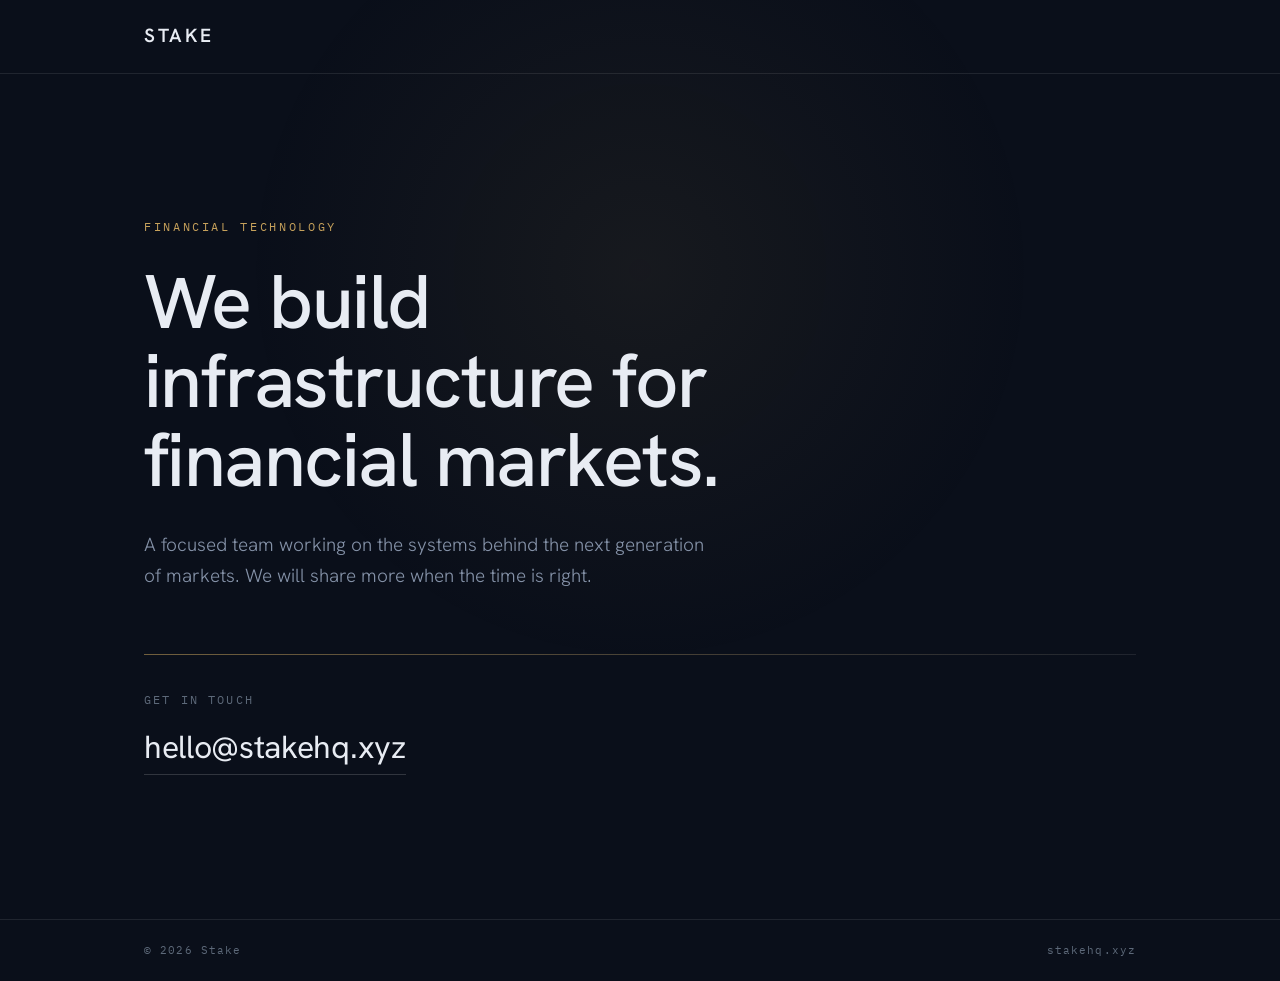
==== index.html @ 3ffd99a2 "Remove onchain and in development" ====
<!DOCTYPE html>
<html lang="en">
<head>
<meta charset="UTF-8" />
<meta name="viewport" content="width=device-width, initial-scale=1.0" />
<title>Stake</title>
<meta name="description" content="Stake is a financial technology company." />
<link rel="preconnect" href="https://fonts.googleapis.com" />
<link rel="preconnect" href="https://fonts.gstatic.com" crossorigin />
<link href="https://fonts.googleapis.com/css2?family=Hanken+Grotesk:wght@300;400;500;600&family=IBM+Plex+Mono:wght@400;500&display=swap" rel="stylesheet" />
<style>
  :root {
    --ink: #0A0F1A;
    --ink-2: #0E1524;
    --line: rgba(255, 255, 255, 0.09);
    --line-strong: rgba(255, 255, 255, 0.16);
    --text: #E8ECF3;
    --muted: #8592A8;
    --muted-dim: #5D6979;
    --brass: #C6A15B;
    --brass-soft: rgba(198, 161, 91, 0.55);

    --sans: "Hanken Grotesk", system-ui, -apple-system, sans-serif;
    --mono: "IBM Plex Mono", ui-monospace, monospace;

    --maxw: 1120px;
    --pad: clamp(24px, 5vw, 72px);
  }

  * { box-sizing: border-box; margin: 0; padding: 0; }

  html { -webkit-font-smoothing: antialiased; text-rendering: optimizeLegibility; }

  body {
    background: var(--ink);
    color: var(--text);
    font-family: var(--sans);
    font-weight: 400;
    line-height: 1.5;
    min-height: 100vh;
    min-height: 100dvh;
    display: flex;
    flex-direction: column;
    position: relative;
    overflow-x: hidden;
  }

  /* Ambient depth: a single soft glow, low opacity */
  body::before {
    content: "";
    position: fixed;
    top: -20%;
    left: 50%;
    width: 90vw;
    max-width: 900px;
    aspect-ratio: 1 / 1;
    transform: translateX(-50%);
    background: radial-gradient(circle at center, rgba(198, 161, 91, 0.07), transparent 62%);
    pointer-events: none;
    z-index: 0;
  }

  .wrap {
    width: 100%;
    max-width: var(--maxw);
    margin-inline: auto;
    padding-inline: var(--pad);
    position: relative;
    z-index: 1;
  }

  /* ---------- Header ---------- */
  header {
    border-bottom: 1px solid var(--line);
    padding-block: 22px;
  }

  .header-row {
    display: flex;
    align-items: center;
    justify-content: space-between;
    gap: 16px;
  }

  .brand {
    font-size: 19px;
    font-weight: 600;
    letter-spacing: 0.14em;
    text-transform: uppercase;
    color: var(--text);
  }

  .status {
    font-family: var(--mono);
    font-size: 11px;
    letter-spacing: 0.16em;
    text-transform: uppercase;
    color: var(--muted);
    display: inline-flex;
    align-items: center;
    gap: 9px;
  }

  .status .dot {
    width: 6px;
    height: 6px;
    border-radius: 50%;
    background: var(--brass);
    box-shadow: 0 0 0 0 var(--brass-soft);
    animation: pulse 3.4s ease-in-out infinite;
  }

  @keyframes pulse {
    0%, 100% { box-shadow: 0 0 0 0 rgba(198, 161, 91, 0.45); }
    50% { box-shadow: 0 0 0 5px rgba(198, 161, 91, 0); }
  }

  /* ---------- Main ---------- */
  main {
    flex: 1 0 auto;
    display: flex;
    align-items: center;
    padding-block: clamp(72px, 16vh, 180px);
  }

  .eyebrow {
    font-family: var(--mono);
    font-size: 12px;
    letter-spacing: 0.22em;
    text-transform: uppercase;
    color: var(--brass);
    margin-bottom: 26px;
  }

  h1 {
    font-size: clamp(38px, 6.4vw, 76px);
    font-weight: 500;
    line-height: 1.04;
    letter-spacing: -0.02em;
    max-width: 15ch;
    color: var(--text);
  }

  .lede {
    margin-top: 30px;
    font-size: clamp(16px, 1.7vw, 19px);
    font-weight: 300;
    color: var(--muted);
    max-width: 52ch;
    line-height: 1.65;
  }

  /* Signature: a hairline that draws in on load */
  .rule {
    height: 1px;
    background: linear-gradient(to right, var(--brass-soft), var(--line));
    margin-block: clamp(44px, 7vh, 72px) clamp(28px, 4vh, 44px);
    transform-origin: left center;
    transform: scaleX(0);
    animation: draw 1.1s cubic-bezier(0.22, 1, 0.36, 1) 0.35s forwards;
  }

  @keyframes draw { to { transform: scaleX(1); } }

  .contact-label {
    font-family: var(--mono);
    font-size: 12px;
    letter-spacing: 0.18em;
    text-transform: uppercase;
    color: var(--muted-dim);
    margin-bottom: 14px;
  }

  .contact-link {
    display: inline-block;
    font-size: clamp(22px, 3.2vw, 32px);
    font-weight: 400;
    letter-spacing: -0.01em;
    color: var(--text);
    text-decoration: none;
    position: relative;
    padding-bottom: 4px;
  }

  .contact-link::after {
    content: "";
    position: absolute;
    left: 0;
    bottom: 0;
    width: 100%;
    height: 1px;
    background: var(--line-strong);
    transform: scaleX(1);
    transform-origin: right center;
    transition: transform 0.4s cubic-bezier(0.22, 1, 0.36, 1), background 0.4s ease;
  }

  .contact-link:hover::after,
  .contact-link:focus-visible::after {
    background: var(--brass);
    transform: scaleX(1);
  }

  .contact-link:focus-visible {
    outline: 2px solid var(--brass-soft);
    outline-offset: 6px;
    border-radius: 2px;
  }

  /* ---------- Footer ---------- */
  footer {
    border-top: 1px solid var(--line);
    padding-block: 22px;
    flex-shrink: 0;
  }

  .footer-row {
    display: flex;
    align-items: center;
    justify-content: space-between;
    gap: 12px;
    font-family: var(--mono);
    font-size: 11px;
    letter-spacing: 0.1em;
    color: var(--muted-dim);
  }

  /* Entry animation for the hero block */
  .fade {
    opacity: 0;
    transform: translateY(14px);
    animation: rise 0.9s cubic-bezier(0.22, 1, 0.36, 1) forwards;
  }
  .fade.d1 { animation-delay: 0.05s; }
  .fade.d2 { animation-delay: 0.15s; }
  .fade.d3 { animation-delay: 0.25s; }
  .fade.d4 { animation-delay: 0.55s; }

  @keyframes rise {
    to { opacity: 1; transform: translateY(0); }
  }

  @media (max-width: 560px) {
    .footer-row { flex-direction: column; align-items: flex-start; gap: 8px; }
  }

  @media (prefers-reduced-motion: reduce) {
    *, *::before, *::after {
      animation: none !important;
      transition: none !important;
    }
    .rule { transform: scaleX(1); }
    .fade { opacity: 1; transform: none; }
  }
</style>
</head>
<body>
  <header>
    <div class="wrap header-row">
      <span class="brand">Stake</span>
      <!-- <span class="status"><span class="dot" aria-hidden="true"></span>In development</span> -->
    </div>
  </header>

  <main>
    <div class="wrap">
      <p class="eyebrow fade d1">Financial technology</p>
      <h1 class="fade d2">We build infrastructure for financial markets.</h1>
      <p class="lede fade d3">A focused team working on the systems behind the next generation of markets. We will share more when the time is right.</p>

      <div class="rule" aria-hidden="true"></div>

      <div class="fade d4">
        <p class="contact-label">Get in touch</p>
        <a class="contact-link" href="mailto:hello@stakehq.xyz">hello@stakehq.xyz</a>
      </div>
    </div>
  </main>

  <footer>
    <div class="wrap footer-row">
      <span>&copy; 2026 Stake</span>
      <span>stakehq.xyz</span>
    </div>
  </footer>
</body>
</html>
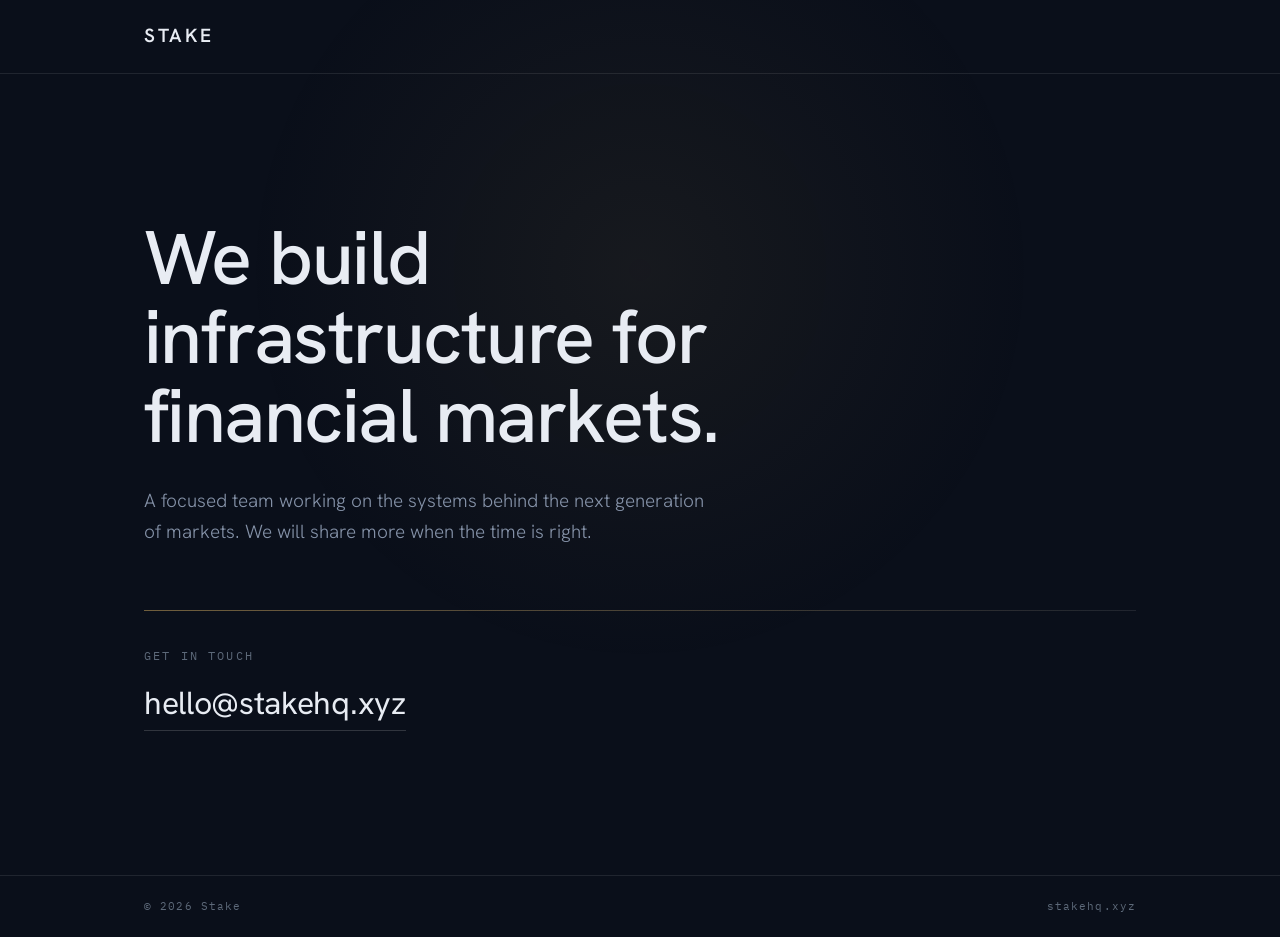
==== commit 149c3512: "Remove "Financial technology" eyebrow label from homepage" ====
--- a/index.html
+++ b/index.html
@@ -123,15 +123,6 @@
     padding-block: clamp(72px, 16vh, 180px);
   }
 
-  .eyebrow {
-    font-family: var(--mono);
-    font-size: 12px;
-    letter-spacing: 0.22em;
-    text-transform: uppercase;
-    color: var(--brass);
-    margin-bottom: 26px;
-  }
-
   h1 {
     font-size: clamp(38px, 6.4vw, 76px);
     font-weight: 500;
@@ -233,8 +224,7 @@
   }
   .fade.d1 { animation-delay: 0.05s; }
   .fade.d2 { animation-delay: 0.15s; }
-  .fade.d3 { animation-delay: 0.25s; }
-  .fade.d4 { animation-delay: 0.55s; }
+  .fade.d3 { animation-delay: 0.45s; }
 
   @keyframes rise {
     to { opacity: 1; transform: translateY(0); }
@@ -264,13 +254,12 @@
 
   <main>
     <div class="wrap">
-      <p class="eyebrow fade d1">Financial technology</p>
-      <h1 class="fade d2">We build infrastructure for financial markets.</h1>
-      <p class="lede fade d3">A focused team working on the systems behind the next generation of markets. We will share more when the time is right.</p>
+      <h1 class="fade d1">We build infrastructure for financial markets.</h1>
+      <p class="lede fade d2">A focused team working on the systems behind the next generation of markets. We will share more when the time is right.</p>
 
       <div class="rule" aria-hidden="true"></div>
 
-      <div class="fade d4">
+      <div class="fade d3">
         <p class="contact-label">Get in touch</p>
         <a class="contact-link" href="mailto:hello@stakehq.xyz">hello@stakehq.xyz</a>
       </div>
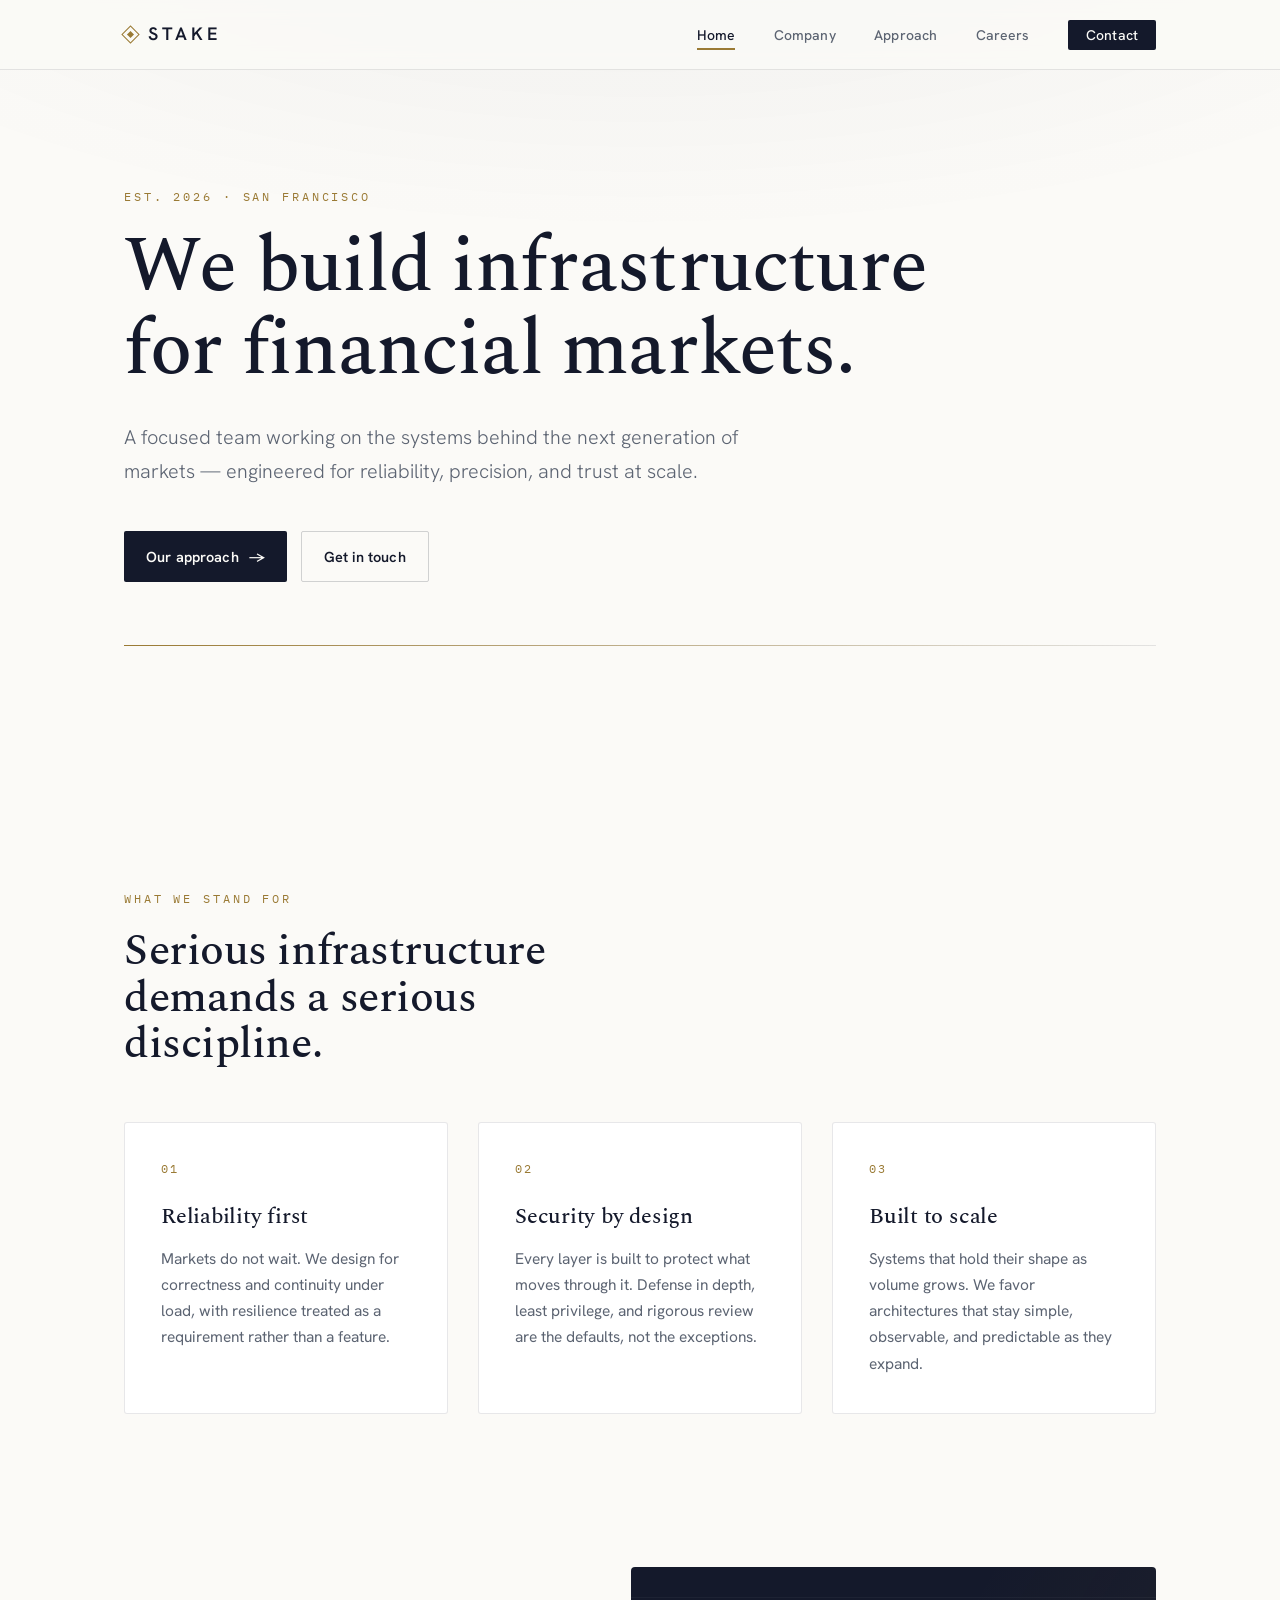
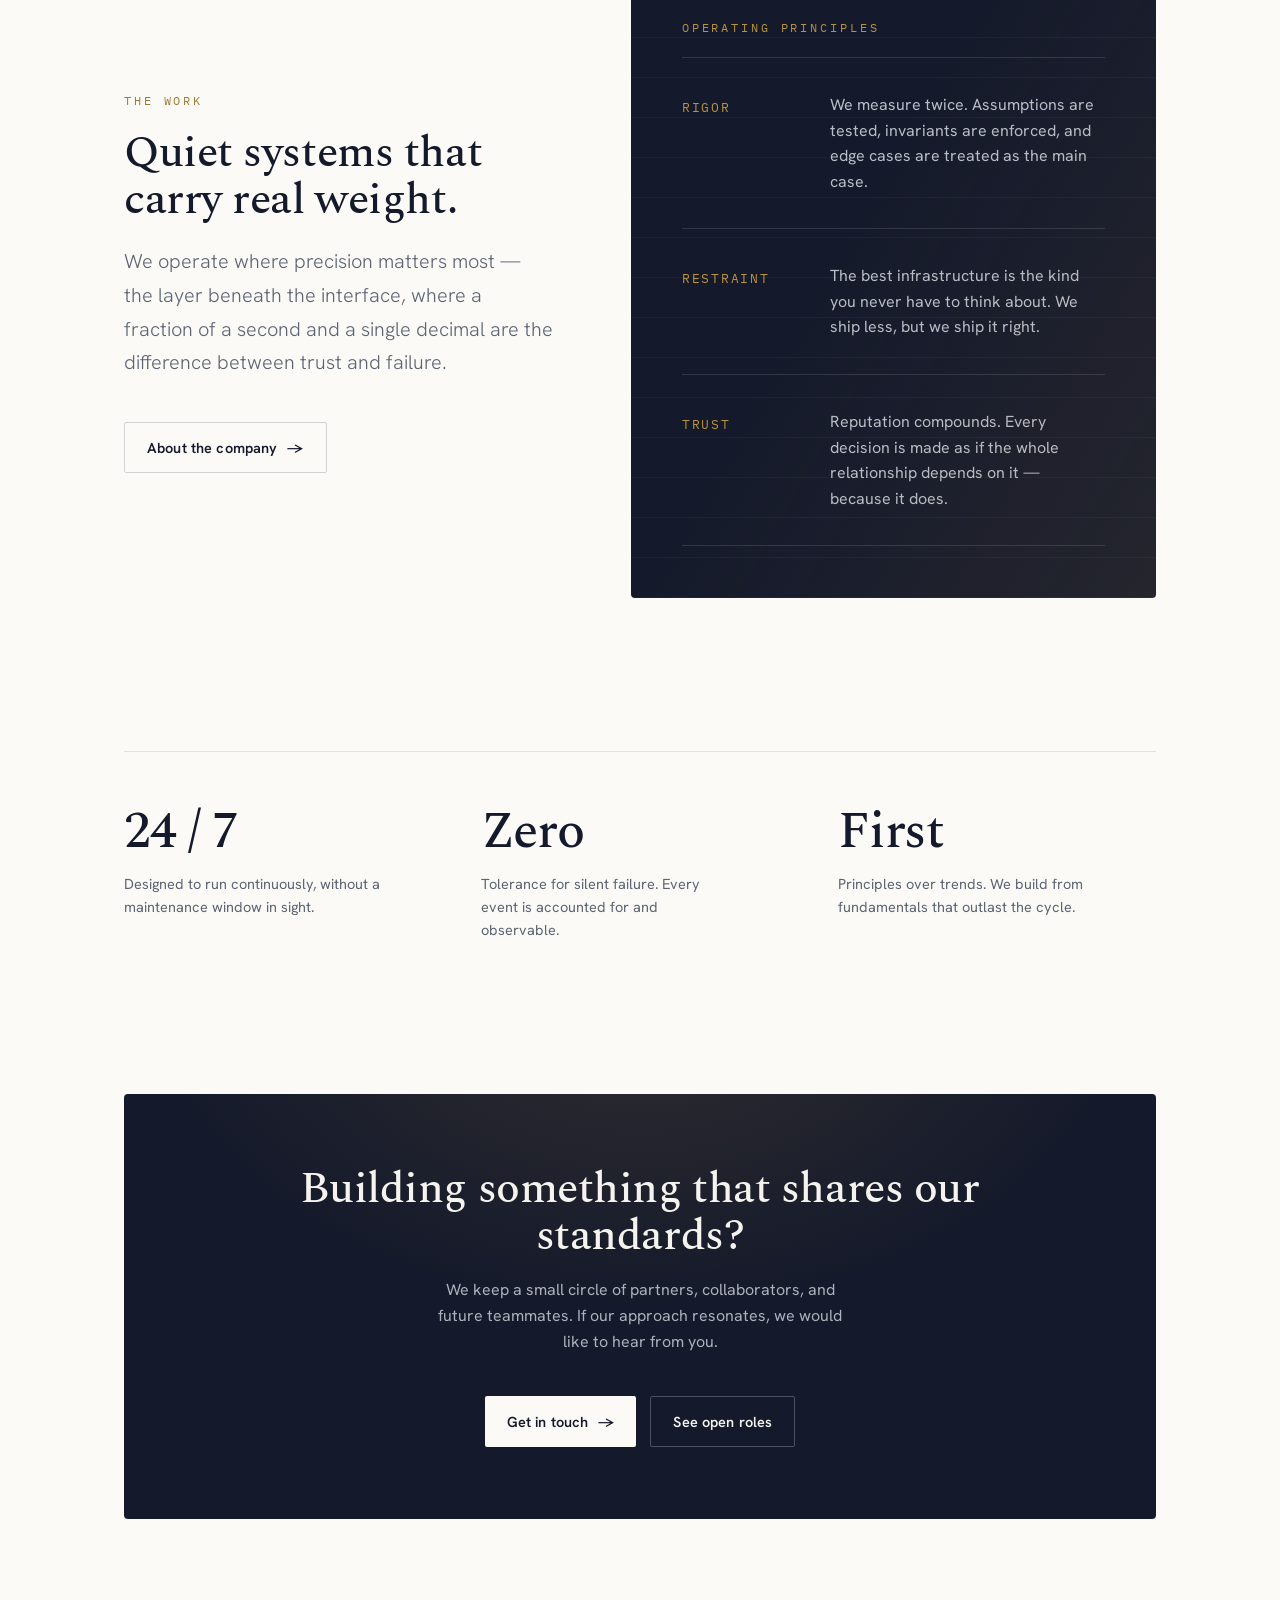
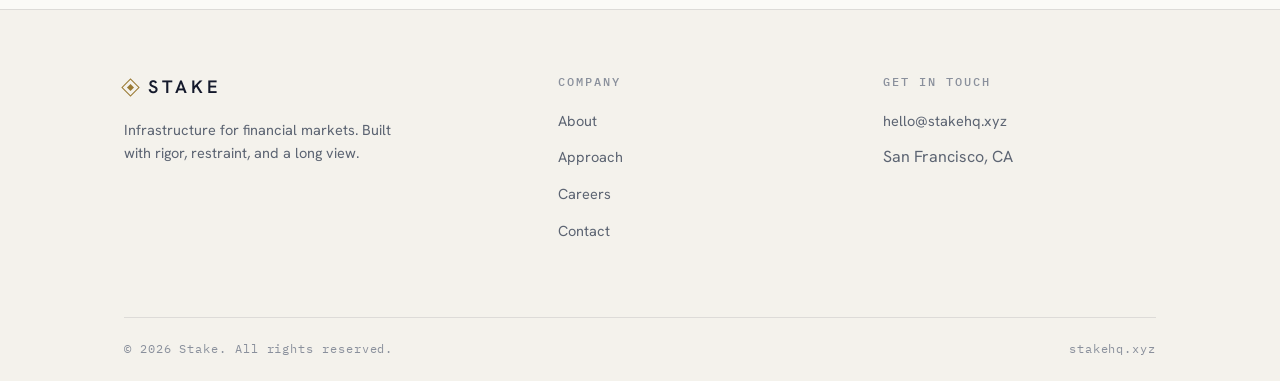
==== commit 4cdca0f9: "Build multi-page institutional site: Home, Company, Approach, Careers, Contact Replace single-page s" ====
--- a/index.html
+++ b/index.html
@@ -3,274 +3,168 @@
 <head>
 <meta charset="UTF-8" />
 <meta name="viewport" content="width=device-width, initial-scale=1.0" />
-<title>Stake</title>
-<meta name="description" content="Stake is a financial technology company." />
+<title>Stake — Infrastructure for financial markets</title>
+<meta name="description" content="Stake builds infrastructure for financial markets — engineered for reliability, security, and scale." />
+<link rel="canonical" href="https://stakehq.xyz/" />
+<meta property="og:title" content="Stake — Infrastructure for financial markets" />
+<meta property="og:description" content="A focused team building the systems behind the next generation of markets." />
+<meta property="og:type" content="website" />
+<meta property="og:url" content="https://stakehq.xyz/" />
 <link rel="preconnect" href="https://fonts.googleapis.com" />
 <link rel="preconnect" href="https://fonts.gstatic.com" crossorigin />
-<link href="https://fonts.googleapis.com/css2?family=Hanken+Grotesk:wght@300;400;500;600&family=IBM+Plex+Mono:wght@400;500&display=swap" rel="stylesheet" />
-<style>
-  :root {
-    --ink: #0A0F1A;
-    --ink-2: #0E1524;
-    --line: rgba(255, 255, 255, 0.09);
-    --line-strong: rgba(255, 255, 255, 0.16);
-    --text: #E8ECF3;
-    --muted: #8592A8;
-    --muted-dim: #5D6979;
-    --brass: #C6A15B;
-    --brass-soft: rgba(198, 161, 91, 0.55);
-
-    --sans: "Hanken Grotesk", system-ui, -apple-system, sans-serif;
-    --mono: "IBM Plex Mono", ui-monospace, monospace;
-
-    --maxw: 1120px;
-    --pad: clamp(24px, 5vw, 72px);
-  }
-
-  * { box-sizing: border-box; margin: 0; padding: 0; }
-
-  html { -webkit-font-smoothing: antialiased; text-rendering: optimizeLegibility; }
-
-  body {
-    background: var(--ink);
-    color: var(--text);
-    font-family: var(--sans);
-    font-weight: 400;
-    line-height: 1.5;
-    min-height: 100vh;
-    min-height: 100dvh;
-    display: flex;
-    flex-direction: column;
-    position: relative;
-    overflow-x: hidden;
-  }
-
-  /* Ambient depth: a single soft glow, low opacity */
-  body::before {
-    content: "";
-    position: fixed;
-    top: -20%;
-    left: 50%;
-    width: 90vw;
-    max-width: 900px;
-    aspect-ratio: 1 / 1;
-    transform: translateX(-50%);
-    background: radial-gradient(circle at center, rgba(198, 161, 91, 0.07), transparent 62%);
-    pointer-events: none;
-    z-index: 0;
-  }
-
-  .wrap {
-    width: 100%;
-    max-width: var(--maxw);
-    margin-inline: auto;
-    padding-inline: var(--pad);
-    position: relative;
-    z-index: 1;
-  }
-
-  /* ---------- Header ---------- */
-  header {
-    border-bottom: 1px solid var(--line);
-    padding-block: 22px;
-  }
-
-  .header-row {
-    display: flex;
-    align-items: center;
-    justify-content: space-between;
-    gap: 16px;
-  }
-
-  .brand {
-    font-size: 19px;
-    font-weight: 600;
-    letter-spacing: 0.14em;
-    text-transform: uppercase;
-    color: var(--text);
-  }
-
-  .status {
-    font-family: var(--mono);
-    font-size: 11px;
-    letter-spacing: 0.16em;
-    text-transform: uppercase;
-    color: var(--muted);
-    display: inline-flex;
-    align-items: center;
-    gap: 9px;
-  }
-
-  .status .dot {
-    width: 6px;
-    height: 6px;
-    border-radius: 50%;
-    background: var(--brass);
-    box-shadow: 0 0 0 0 var(--brass-soft);
-    animation: pulse 3.4s ease-in-out infinite;
-  }
-
-  @keyframes pulse {
-    0%, 100% { box-shadow: 0 0 0 0 rgba(198, 161, 91, 0.45); }
-    50% { box-shadow: 0 0 0 5px rgba(198, 161, 91, 0); }
-  }
-
-  /* ---------- Main ---------- */
-  main {
-    flex: 1 0 auto;
-    display: flex;
-    align-items: center;
-    padding-block: clamp(72px, 16vh, 180px);
-  }
-
-  h1 {
-    font-size: clamp(38px, 6.4vw, 76px);
-    font-weight: 500;
-    line-height: 1.04;
-    letter-spacing: -0.02em;
-    max-width: 15ch;
-    color: var(--text);
-  }
-
-  .lede {
-    margin-top: 30px;
-    font-size: clamp(16px, 1.7vw, 19px);
-    font-weight: 300;
-    color: var(--muted);
-    max-width: 52ch;
-    line-height: 1.65;
-  }
-
-  /* Signature: a hairline that draws in on load */
-  .rule {
-    height: 1px;
-    background: linear-gradient(to right, var(--brass-soft), var(--line));
-    margin-block: clamp(44px, 7vh, 72px) clamp(28px, 4vh, 44px);
-    transform-origin: left center;
-    transform: scaleX(0);
-    animation: draw 1.1s cubic-bezier(0.22, 1, 0.36, 1) 0.35s forwards;
-  }
-
-  @keyframes draw { to { transform: scaleX(1); } }
-
-  .contact-label {
-    font-family: var(--mono);
-    font-size: 12px;
-    letter-spacing: 0.18em;
-    text-transform: uppercase;
-    color: var(--muted-dim);
-    margin-bottom: 14px;
-  }
-
-  .contact-link {
-    display: inline-block;
-    font-size: clamp(22px, 3.2vw, 32px);
-    font-weight: 400;
-    letter-spacing: -0.01em;
-    color: var(--text);
-    text-decoration: none;
-    position: relative;
-    padding-bottom: 4px;
-  }
-
-  .contact-link::after {
-    content: "";
-    position: absolute;
-    left: 0;
-    bottom: 0;
-    width: 100%;
-    height: 1px;
-    background: var(--line-strong);
-    transform: scaleX(1);
-    transform-origin: right center;
-    transition: transform 0.4s cubic-bezier(0.22, 1, 0.36, 1), background 0.4s ease;
-  }
-
-  .contact-link:hover::after,
-  .contact-link:focus-visible::after {
-    background: var(--brass);
-    transform: scaleX(1);
-  }
-
-  .contact-link:focus-visible {
-    outline: 2px solid var(--brass-soft);
-    outline-offset: 6px;
-    border-radius: 2px;
-  }
-
-  /* ---------- Footer ---------- */
-  footer {
-    border-top: 1px solid var(--line);
-    padding-block: 22px;
-    flex-shrink: 0;
-  }
-
-  .footer-row {
-    display: flex;
-    align-items: center;
-    justify-content: space-between;
-    gap: 12px;
-    font-family: var(--mono);
-    font-size: 11px;
-    letter-spacing: 0.1em;
-    color: var(--muted-dim);
-  }
-
-  /* Entry animation for the hero block */
-  .fade {
-    opacity: 0;
-    transform: translateY(14px);
-    animation: rise 0.9s cubic-bezier(0.22, 1, 0.36, 1) forwards;
-  }
-  .fade.d1 { animation-delay: 0.05s; }
-  .fade.d2 { animation-delay: 0.15s; }
-  .fade.d3 { animation-delay: 0.45s; }
-
-  @keyframes rise {
-    to { opacity: 1; transform: translateY(0); }
-  }
-
-  @media (max-width: 560px) {
-    .footer-row { flex-direction: column; align-items: flex-start; gap: 8px; }
-  }
-
-  @media (prefers-reduced-motion: reduce) {
-    *, *::before, *::after {
-      animation: none !important;
-      transition: none !important;
-    }
-    .rule { transform: scaleX(1); }
-    .fade { opacity: 1; transform: none; }
-  }
-</style>
+<link href="https://fonts.googleapis.com/css2?family=Hanken+Grotesk:wght@300;400;500;600&family=IBM+Plex+Mono:wght@400;500&family=Spectral:wght@400;500;600&display=swap" rel="stylesheet" />
+<link rel="stylesheet" href="styles.css" />
 </head>
 <body>
-  <header>
-    <div class="wrap header-row">
-      <span class="brand">Stake</span>
-      <!-- <span class="status"><span class="dot" aria-hidden="true"></span>In development</span> -->
+
+  <header class="site-header">
+    <div class="wrap nav">
+      <a class="brand" href="index.html"><span class="mark" aria-hidden="true"></span>Stake</a>
+      <button class="nav-toggle" aria-label="Menu" aria-expanded="false" aria-controls="nav-links">
+        <svg viewBox="0 0 24 24" fill="none" stroke="currentColor" stroke-width="1.6"><path d="M3 6h18M3 12h18M3 18h18"/></svg>
+      </button>
+      <ul class="nav-links" id="nav-links">
+        <li><a href="index.html" aria-current="page">Home</a></li>
+        <li><a href="about.html">Company</a></li>
+        <li><a href="approach.html">Approach</a></li>
+        <li><a href="careers.html">Careers</a></li>
+        <li><a class="nav-cta" href="contact.html">Contact</a></li>
+      </ul>
     </div>
   </header>
 
   <main>
+    <!-- Hero -->
+    <section class="wrap hero">
+      <p class="eyebrow fade d1">Est. 2026 · San Francisco</p>
+      <h1 class="display fade d2">We build infrastructure<br />for financial markets.</h1>
+      <p class="lede fade d3">A focused team working on the systems behind the next generation of markets — engineered for reliability, precision, and trust at scale.</p>
+      <div class="hero-actions fade d4">
+        <a class="btn btn-primary" href="approach.html">Our approach <span class="arrow" aria-hidden="true">→</span></a>
+        <a class="btn btn-ghost" href="contact.html">Get in touch</a>
+      </div>
+      <div class="hairline" aria-hidden="true"></div>
+    </section>
+
+    <!-- Principles -->
+    <section class="wrap section-tight">
+      <div class="section-head reveal">
+        <p class="eyebrow">What we stand for</p>
+        <h2 class="display">Serious infrastructure demands a serious discipline.</h2>
+      </div>
+      <div class="grid grid-3">
+        <div class="card reveal">
+          <p class="idx">01</p>
+          <h3>Reliability first</h3>
+          <p>Markets do not wait. We design for correctness and continuity under load, with resilience treated as a requirement rather than a feature.</p>
+        </div>
+        <div class="card reveal">
+          <p class="idx">02</p>
+          <h3>Security by design</h3>
+          <p>Every layer is built to protect what moves through it. Defense in depth, least privilege, and rigorous review are the defaults, not the exceptions.</p>
+        </div>
+        <div class="card reveal">
+          <p class="idx">03</p>
+          <h3>Built to scale</h3>
+          <p>Systems that hold their shape as volume grows. We favor architectures that stay simple, observable, and predictable as they expand.</p>
+        </div>
+      </div>
+    </section>
+
+    <!-- Split feature -->
+    <section class="wrap section">
+      <div class="split">
+        <div class="reveal">
+          <p class="eyebrow">The work</p>
+          <h2 class="display">Quiet systems that carry real weight.</h2>
+          <p class="lede" style="margin-top:22px">We operate where precision matters most — the layer beneath the interface, where a fraction of a second and a single decimal are the difference between trust and failure.</p>
+          <div class="hero-actions">
+            <a class="btn btn-ghost" href="about.html">About the company <span class="arrow" aria-hidden="true">→</span></a>
+          </div>
+        </div>
+        <div class="panel reveal">
+          <p class="eyebrow">Operating principles</p>
+          <div class="rows" style="border-top:1px solid rgba(255,255,255,0.12)">
+            <div class="row" style="border-color:rgba(255,255,255,0.12)">
+              <div class="k" style="color:var(--brass-bright)">Rigor</div>
+              <div class="v"><p style="color:rgba(232,236,243,0.78)">We measure twice. Assumptions are tested, invariants are enforced, and edge cases are treated as the main case.</p></div>
+            </div>
+            <div class="row" style="border-color:rgba(255,255,255,0.12)">
+              <div class="k" style="color:var(--brass-bright)">Restraint</div>
+              <div class="v"><p style="color:rgba(232,236,243,0.78)">The best infrastructure is the kind you never have to think about. We ship less, but we ship it right.</p></div>
+            </div>
+            <div class="row" style="border-color:rgba(255,255,255,0.12)">
+              <div class="k" style="color:var(--brass-bright)">Trust</div>
+              <div class="v"><p style="color:rgba(232,236,243,0.78)">Reputation compounds. Every decision is made as if the whole relationship depends on it — because it does.</p></div>
+            </div>
+          </div>
+        </div>
+      </div>
+    </section>
+
+    <!-- Stats -->
+    <section class="wrap section-tight">
+      <hr class="divider" style="margin-bottom:clamp(40px,6vh,64px)" />
+      <div class="stat-row">
+        <div class="stat reveal">
+          <div class="num">24 / 7</div>
+          <p class="cap">Designed to run continuously, without a maintenance window in sight.</p>
+        </div>
+        <div class="stat reveal">
+          <div class="num">Zero</div>
+          <p class="cap">Tolerance for silent failure. Every event is accounted for and observable.</p>
+        </div>
+        <div class="stat reveal">
+          <div class="num">First</div>
+          <p class="cap">Principles over trends. We build from fundamentals that outlast the cycle.</p>
+        </div>
+      </div>
+    </section>
+
+    <!-- CTA -->
+    <section class="wrap section">
+      <div class="cta-band reveal">
+        <h2 class="display">Building something that shares our standards?</h2>
+        <p>We keep a small circle of partners, collaborators, and future teammates. If our approach resonates, we would like to hear from you.</p>
+        <div class="hero-actions">
+          <a class="btn btn-primary" href="contact.html" style="background:var(--paper);color:var(--ink)">Get in touch <span class="arrow" aria-hidden="true">→</span></a>
+          <a class="btn btn-ghost" href="careers.html">See open roles</a>
+        </div>
+      </div>
+    </section>
+  </main>
+
+  <footer class="site-footer">
     <div class="wrap">
-      <h1 class="fade d1">We build infrastructure for financial markets.</h1>
-      <p class="lede fade d2">A focused team working on the systems behind the next generation of markets. We will share more when the time is right.</p>
-
-      <div class="rule" aria-hidden="true"></div>
-
-      <div class="fade d3">
-        <p class="contact-label">Get in touch</p>
-        <a class="contact-link" href="mailto:hello@stakehq.xyz">hello@stakehq.xyz</a>
+      <div class="footer-top">
+        <div>
+          <a class="brand" href="index.html"><span class="mark" aria-hidden="true"></span>Stake</a>
+          <p class="footer-blurb">Infrastructure for financial markets. Built with rigor, restraint, and a long view.</p>
+        </div>
+        <div class="footer-col">
+          <h4>Company</h4>
+          <ul>
+            <li><a href="about.html">About</a></li>
+            <li><a href="approach.html">Approach</a></li>
+            <li><a href="careers.html">Careers</a></li>
+            <li><a href="contact.html">Contact</a></li>
+          </ul>
+        </div>
+        <div class="footer-col">
+          <h4>Get in touch</h4>
+          <ul>
+            <li><a href="mailto:hello@stakehq.xyz">hello@stakehq.xyz</a></li>
+            <li><span style="color:var(--muted)">San Francisco, CA</span></li>
+          </ul>
+        </div>
+      </div>
+      <div class="footer-bottom">
+        <span>&copy; 2026 Stake. All rights reserved.</span>
+        <span>stakehq.xyz</span>
       </div>
     </div>
-  </main>
+  </footer>
 
-  <footer>
-    <div class="wrap footer-row">
-      <span>&copy; 2026 Stake</span>
-      <span>stakehq.xyz</span>
-    </div>
-  </footer>
+  <script src="main.js"></script>
 </body>
 </html>
--- a/styles.css
+++ b/styles.css
@@ -0,0 +1,612 @@
+/* ============================================================
+   Stake — shared stylesheet
+   Light, institutional identity for stakehq.xyz
+   ============================================================ */
+
+:root {
+  /* Surfaces */
+  --paper: #FBFAF7;
+  --paper-2: #F4F2EC;
+  --card: #FFFFFF;
+
+  /* Ink */
+  --ink: #14192B;
+  --ink-2: #1E2440;
+  --text: #2A3040;
+  --muted: #5C6472;
+  --muted-dim: #8A909C;
+
+  /* Lines */
+  --line: rgba(20, 25, 43, 0.10);
+  --line-soft: rgba(20, 25, 43, 0.06);
+  --line-strong: rgba(20, 25, 43, 0.18);
+
+  /* Accents */
+  --navy: #1B2545;
+  --brass: #9A7A34;
+  --brass-bright: #B8933F;
+  --brass-soft: rgba(154, 122, 52, 0.14);
+
+  /* Type */
+  --serif: "Spectral", Georgia, "Times New Roman", serif;
+  --sans: "Hanken Grotesk", system-ui, -apple-system, sans-serif;
+  --mono: "IBM Plex Mono", ui-monospace, monospace;
+
+  --maxw: 1160px;
+  --pad: clamp(24px, 5vw, 72px);
+}
+
+* { box-sizing: border-box; margin: 0; padding: 0; }
+
+html {
+  -webkit-font-smoothing: antialiased;
+  text-rendering: optimizeLegibility;
+  scroll-behavior: smooth;
+}
+
+body {
+  background: var(--paper);
+  color: var(--text);
+  font-family: var(--sans);
+  font-weight: 400;
+  line-height: 1.6;
+  min-height: 100vh;
+  min-height: 100dvh;
+  display: flex;
+  flex-direction: column;
+  position: relative;
+  overflow-x: hidden;
+}
+
+/* Faint ledger grid + top glow for depth */
+body::before {
+  content: "";
+  position: fixed;
+  inset: 0;
+  background:
+    radial-gradient(120% 60% at 50% -10%, rgba(27, 37, 69, 0.05), transparent 60%);
+  pointer-events: none;
+  z-index: 0;
+}
+
+.wrap {
+  width: 100%;
+  max-width: var(--maxw);
+  margin-inline: auto;
+  padding-inline: var(--pad);
+  position: relative;
+  z-index: 1;
+}
+
+a { color: inherit; }
+
+/* ---------- Header / Nav ---------- */
+.site-header {
+  border-bottom: 1px solid var(--line);
+  background: rgba(251, 250, 247, 0.82);
+  backdrop-filter: saturate(140%) blur(10px);
+  position: sticky;
+  top: 0;
+  z-index: 50;
+}
+
+.nav {
+  display: flex;
+  align-items: center;
+  justify-content: space-between;
+  gap: 20px;
+  padding-block: 20px;
+}
+
+.brand {
+  font-family: var(--sans);
+  font-size: 18px;
+  font-weight: 600;
+  letter-spacing: 0.22em;
+  text-transform: uppercase;
+  color: var(--ink);
+  text-decoration: none;
+  display: inline-flex;
+  align-items: center;
+  gap: 11px;
+}
+
+.brand .mark {
+  width: 13px;
+  height: 13px;
+  border: 1.5px solid var(--brass);
+  transform: rotate(45deg);
+  position: relative;
+}
+.brand .mark::after {
+  content: "";
+  position: absolute;
+  inset: 3px;
+  background: var(--brass);
+}
+
+.nav-links {
+  display: flex;
+  align-items: center;
+  gap: clamp(18px, 3vw, 40px);
+  list-style: none;
+}
+
+.nav-links a {
+  font-size: 14px;
+  font-weight: 500;
+  letter-spacing: 0.01em;
+  color: var(--muted);
+  text-decoration: none;
+  padding-block: 6px;
+  position: relative;
+  transition: color 0.25s ease;
+}
+.nav-links a:hover { color: var(--ink); }
+
+.nav-links a[aria-current="page"] {
+  color: var(--ink);
+}
+.nav-links a[aria-current="page"]::after {
+  content: "";
+  position: absolute;
+  left: 0;
+  right: 0;
+  bottom: 0;
+  height: 1.5px;
+  background: var(--brass);
+}
+
+.nav-cta {
+  font-family: var(--sans);
+  font-size: 13.5px;
+  font-weight: 600;
+  letter-spacing: 0.02em;
+  color: var(--paper) !important;
+  background: var(--ink);
+  padding: 10px 18px;
+  border-radius: 2px;
+  text-decoration: none;
+  transition: background 0.25s ease, transform 0.25s ease;
+}
+.nav-cta:hover { background: var(--navy); transform: translateY(-1px); }
+
+.nav-toggle {
+  display: none;
+  background: none;
+  border: 1px solid var(--line-strong);
+  border-radius: 2px;
+  width: 40px;
+  height: 38px;
+  cursor: pointer;
+  color: var(--ink);
+  align-items: center;
+  justify-content: center;
+}
+.nav-toggle svg { width: 20px; height: 20px; }
+
+@media (max-width: 780px) {
+  .nav-toggle { display: inline-flex; }
+  .nav-links {
+    position: fixed;
+    inset: 73px 0 auto 0;
+    flex-direction: column;
+    align-items: stretch;
+    gap: 0;
+    background: var(--paper);
+    border-bottom: 1px solid var(--line);
+    padding: 8px var(--pad) 20px;
+    box-shadow: 0 24px 40px -28px rgba(20, 25, 43, 0.4);
+    transform: translateY(-12px);
+    opacity: 0;
+    pointer-events: none;
+    transition: opacity 0.25s ease, transform 0.25s ease;
+  }
+  .nav-links.open {
+    transform: translateY(0);
+    opacity: 1;
+    pointer-events: auto;
+  }
+  .nav-links li { border-bottom: 1px solid var(--line-soft); }
+  .nav-links li:last-child { border-bottom: none; padding-top: 12px; }
+  .nav-links a { display: block; padding-block: 14px; font-size: 16px; }
+  .nav-links a[aria-current="page"]::after { display: none; }
+  .nav-cta { display: inline-block; text-align: center; }
+}
+
+/* ---------- Shared type ---------- */
+.eyebrow {
+  font-family: var(--mono);
+  font-size: 12px;
+  letter-spacing: 0.24em;
+  text-transform: uppercase;
+  color: var(--brass);
+  margin-bottom: 20px;
+}
+
+.display {
+  font-family: var(--serif);
+  font-weight: 500;
+  line-height: 1.06;
+  letter-spacing: -0.01em;
+  color: var(--ink);
+}
+
+h1.display { font-size: clamp(40px, 6.2vw, 78px); }
+h2.display { font-size: clamp(28px, 3.6vw, 44px); }
+h3.display { font-size: clamp(21px, 2.2vw, 27px); }
+
+.lede {
+  font-size: clamp(17px, 1.55vw, 20px);
+  font-weight: 300;
+  color: var(--muted);
+  line-height: 1.7;
+  max-width: 56ch;
+}
+
+/* ---------- Buttons ---------- */
+.btn {
+  display: inline-flex;
+  align-items: center;
+  gap: 10px;
+  font-size: 14.5px;
+  font-weight: 600;
+  letter-spacing: 0.01em;
+  text-decoration: none;
+  padding: 13px 22px;
+  border-radius: 2px;
+  transition: background 0.25s ease, color 0.25s ease, border-color 0.25s ease, transform 0.25s ease;
+}
+.btn .arrow { transition: transform 0.3s cubic-bezier(0.22, 1, 0.36, 1); }
+.btn:hover .arrow { transform: translateX(4px); }
+
+.btn-primary { background: var(--ink); color: var(--paper); }
+.btn-primary:hover { background: var(--navy); transform: translateY(-1px); }
+
+.btn-ghost {
+  background: transparent;
+  color: var(--ink);
+  border: 1px solid var(--line-strong);
+}
+.btn-ghost:hover { border-color: var(--ink); background: var(--card); }
+
+/* ---------- Sections ---------- */
+main { flex: 1 0 auto; position: relative; z-index: 1; }
+
+.section { padding-block: clamp(64px, 10vh, 128px); }
+.section-tight { padding-block: clamp(48px, 7vh, 88px); }
+
+.section-head { max-width: 62ch; margin-bottom: clamp(40px, 6vh, 64px); }
+.section-head .lede { margin-top: 22px; }
+
+.divider {
+  height: 1px;
+  background: var(--line);
+  border: none;
+}
+
+/* Hero */
+.hero { padding-block: clamp(72px, 13vh, 168px); }
+.hero .lede { margin-top: 30px; }
+.hero-actions {
+  display: flex;
+  flex-wrap: wrap;
+  gap: 14px;
+  margin-top: 42px;
+}
+
+.hairline {
+  height: 1px;
+  background: linear-gradient(to right, var(--brass), var(--line));
+  margin-block: clamp(44px, 7vh, 72px);
+  transform-origin: left center;
+  transform: scaleX(0);
+  animation: draw 1.1s cubic-bezier(0.22, 1, 0.36, 1) 0.3s forwards;
+}
+@keyframes draw { to { transform: scaleX(1); } }
+
+/* Card grids */
+.grid {
+  display: grid;
+  gap: clamp(20px, 2.4vw, 30px);
+}
+.grid-3 { grid-template-columns: repeat(3, 1fr); }
+.grid-2 { grid-template-columns: repeat(2, 1fr); }
+
+@media (max-width: 860px) {
+  .grid-3 { grid-template-columns: 1fr; }
+  .grid-2 { grid-template-columns: 1fr; }
+}
+
+.card {
+  background: var(--card);
+  border: 1px solid var(--line);
+  border-radius: 3px;
+  padding: clamp(26px, 3vw, 36px);
+  position: relative;
+  transition: border-color 0.3s ease, transform 0.3s ease, box-shadow 0.3s ease;
+}
+.card:hover {
+  border-color: var(--line-strong);
+  transform: translateY(-3px);
+  box-shadow: 0 30px 50px -40px rgba(20, 25, 43, 0.45);
+}
+
+.card .idx {
+  font-family: var(--mono);
+  font-size: 12px;
+  letter-spacing: 0.16em;
+  color: var(--brass);
+  margin-bottom: 20px;
+}
+.card h3 {
+  font-family: var(--serif);
+  font-size: 22px;
+  font-weight: 500;
+  color: var(--ink);
+  margin-bottom: 12px;
+  letter-spacing: -0.01em;
+}
+.card p { font-size: 15.5px; color: var(--muted); line-height: 1.68; }
+
+/* Stat / principle rows */
+.stat-row {
+  display: grid;
+  grid-template-columns: repeat(3, 1fr);
+  gap: clamp(20px, 3vw, 40px);
+}
+@media (max-width: 720px) { .stat-row { grid-template-columns: 1fr; gap: 32px; } }
+
+.stat .num {
+  font-family: var(--serif);
+  font-size: clamp(34px, 4.4vw, 52px);
+  font-weight: 500;
+  color: var(--ink);
+  line-height: 1;
+  letter-spacing: -0.02em;
+}
+.stat .cap {
+  margin-top: 14px;
+  font-size: 14.5px;
+  color: var(--muted);
+  max-width: 32ch;
+}
+
+/* Feature split */
+.split {
+  display: grid;
+  grid-template-columns: 0.9fr 1.1fr;
+  gap: clamp(32px, 6vw, 80px);
+  align-items: center;
+}
+@media (max-width: 860px) { .split { grid-template-columns: 1fr; gap: 32px; } }
+
+.panel {
+  background: var(--ink);
+  border-radius: 4px;
+  padding: clamp(32px, 4vw, 52px);
+  color: var(--paper);
+  position: relative;
+  overflow: hidden;
+}
+.panel::before {
+  content: "";
+  position: absolute;
+  inset: 0;
+  background:
+    linear-gradient(120deg, transparent 40%, rgba(184, 147, 63, 0.10)),
+    repeating-linear-gradient(0deg, rgba(255,255,255,0.04) 0 1px, transparent 1px 40px);
+  pointer-events: none;
+}
+.panel .eyebrow { color: var(--brass-bright); }
+.panel h2, .panel h3 { color: #F5F3EE; }
+.panel p { color: rgba(232, 236, 243, 0.72); }
+
+/* Definition list rows */
+.rows { border-top: 1px solid var(--line); }
+.row {
+  display: grid;
+  grid-template-columns: 0.4fr 1fr;
+  gap: clamp(16px, 3vw, 48px);
+  padding-block: clamp(24px, 3vw, 34px);
+  border-bottom: 1px solid var(--line);
+}
+@media (max-width: 720px) { .row { grid-template-columns: 1fr; gap: 10px; } }
+.row .k {
+  font-family: var(--mono);
+  font-size: 12.5px;
+  letter-spacing: 0.14em;
+  text-transform: uppercase;
+  color: var(--brass);
+  padding-top: 5px;
+}
+.row .v h3 {
+  font-family: var(--serif);
+  font-size: clamp(20px, 2.1vw, 25px);
+  font-weight: 500;
+  color: var(--ink);
+  margin-bottom: 10px;
+  letter-spacing: -0.01em;
+}
+.row .v p { font-size: 16px; color: var(--muted); }
+
+/* CTA band */
+.cta-band {
+  background: var(--ink);
+  border-radius: 4px;
+  padding: clamp(40px, 6vw, 72px);
+  text-align: center;
+  position: relative;
+  overflow: hidden;
+}
+.cta-band::before {
+  content: "";
+  position: absolute;
+  inset: 0;
+  background: radial-gradient(80% 120% at 50% -20%, rgba(184, 147, 63, 0.16), transparent 60%);
+  pointer-events: none;
+}
+.cta-band h2 { color: #F5F3EE; position: relative; }
+.cta-band p {
+  color: rgba(232, 236, 243, 0.72);
+  max-width: 48ch;
+  margin: 18px auto 0;
+  position: relative;
+}
+.cta-band .hero-actions { justify-content: center; position: relative; }
+.cta-band .btn-ghost { color: #F5F3EE; border-color: rgba(255,255,255,0.24); }
+.cta-band .btn-ghost:hover { border-color: rgba(255,255,255,0.6); background: rgba(255,255,255,0.04); }
+
+/* ---------- Careers ---------- */
+.role {
+  display: grid;
+  grid-template-columns: 1.4fr 0.9fr 0.7fr auto;
+  gap: 20px;
+  align-items: center;
+  padding-block: 28px;
+  border-bottom: 1px solid var(--line);
+  transition: background 0.25s ease;
+}
+.role:first-child { border-top: 1px solid var(--line); }
+.role .title {
+  font-family: var(--serif);
+  font-size: clamp(19px, 2vw, 23px);
+  font-weight: 500;
+  color: var(--ink);
+  letter-spacing: -0.01em;
+}
+.role .meta { font-size: 14px; color: var(--muted); }
+.role .apply {
+  font-size: 14px;
+  font-weight: 600;
+  color: var(--ink);
+  text-decoration: none;
+  display: inline-flex;
+  align-items: center;
+  gap: 8px;
+  white-space: nowrap;
+}
+.role .apply .arrow { transition: transform 0.3s cubic-bezier(0.22,1,0.36,1); color: var(--brass); }
+.role .apply:hover .arrow { transform: translateX(4px); }
+@media (max-width: 780px) {
+  .role { grid-template-columns: 1fr; gap: 6px; padding-block: 24px; align-items: start; }
+  .role .apply { margin-top: 6px; }
+}
+
+/* ---------- Contact ---------- */
+.contact-grid {
+  display: grid;
+  grid-template-columns: 1.1fr 0.9fr;
+  gap: clamp(36px, 6vw, 80px);
+  align-items: start;
+}
+@media (max-width: 860px) { .contact-grid { grid-template-columns: 1fr; gap: 40px; } }
+
+.contact-link {
+  display: inline-block;
+  font-family: var(--serif);
+  font-size: clamp(24px, 3.4vw, 38px);
+  font-weight: 500;
+  color: var(--ink);
+  text-decoration: none;
+  position: relative;
+  padding-bottom: 4px;
+  letter-spacing: -0.01em;
+}
+.contact-link::after {
+  content: "";
+  position: absolute;
+  left: 0; bottom: 0;
+  width: 100%; height: 1.5px;
+  background: var(--line-strong);
+  transform-origin: right center;
+  transition: transform 0.4s cubic-bezier(0.22,1,0.36,1), background 0.4s ease;
+}
+.contact-link:hover::after { background: var(--brass); }
+
+.info-block { margin-bottom: 30px; }
+.info-block .k {
+  font-family: var(--mono);
+  font-size: 12px;
+  letter-spacing: 0.18em;
+  text-transform: uppercase;
+  color: var(--muted-dim);
+  margin-bottom: 8px;
+}
+.info-block .v { font-size: 16px; color: var(--text); }
+
+/* ---------- Footer ---------- */
+.site-footer {
+  border-top: 1px solid var(--line);
+  background: var(--paper-2);
+  flex-shrink: 0;
+  margin-top: auto;
+}
+.footer-top {
+  display: grid;
+  grid-template-columns: 1.4fr 1fr 1fr;
+  gap: clamp(28px, 4vw, 56px);
+  padding-block: clamp(48px, 7vh, 72px);
+}
+@media (max-width: 720px) { .footer-top { grid-template-columns: 1fr; gap: 32px; } }
+
+.footer-top .brand { margin-bottom: 16px; }
+.footer-blurb { font-size: 14.5px; color: var(--muted); max-width: 34ch; }
+
+.footer-col h4 {
+  font-family: var(--mono);
+  font-size: 11.5px;
+  letter-spacing: 0.18em;
+  text-transform: uppercase;
+  color: var(--muted-dim);
+  margin-bottom: 16px;
+  font-weight: 500;
+}
+.footer-col ul { list-style: none; }
+.footer-col li { margin-bottom: 11px; }
+.footer-col a {
+  font-size: 14.5px;
+  color: var(--muted);
+  text-decoration: none;
+  transition: color 0.2s ease;
+}
+.footer-col a:hover { color: var(--ink); }
+
+.footer-bottom {
+  border-top: 1px solid var(--line);
+  display: flex;
+  align-items: center;
+  justify-content: space-between;
+  gap: 12px;
+  padding-block: 22px;
+  font-family: var(--mono);
+  font-size: 11.5px;
+  letter-spacing: 0.08em;
+  color: var(--muted-dim);
+}
+@media (max-width: 560px) {
+  .footer-bottom { flex-direction: column; align-items: flex-start; gap: 8px; }
+}
+
+/* ---------- Entrance animation ---------- */
+.fade {
+  opacity: 0;
+  transform: translateY(16px);
+  animation: rise 0.9s cubic-bezier(0.22, 1, 0.36, 1) forwards;
+}
+.d1 { animation-delay: 0.04s; }
+.d2 { animation-delay: 0.12s; }
+.d3 { animation-delay: 0.20s; }
+.d4 { animation-delay: 0.30s; }
+.d5 { animation-delay: 0.42s; }
+@keyframes rise { to { opacity: 1; transform: translateY(0); } }
+
+/* Reveal on scroll */
+.reveal { opacity: 0; transform: translateY(22px); transition: opacity 0.7s cubic-bezier(0.22,1,0.36,1), transform 0.7s cubic-bezier(0.22,1,0.36,1); }
+.reveal.in { opacity: 1; transform: translateY(0); }
+
+@media (prefers-reduced-motion: reduce) {
+  *, *::before, *::after { animation: none !important; transition: none !important; }
+  .hairline { transform: scaleX(1); }
+  .fade, .reveal { opacity: 1; transform: none; }
+}
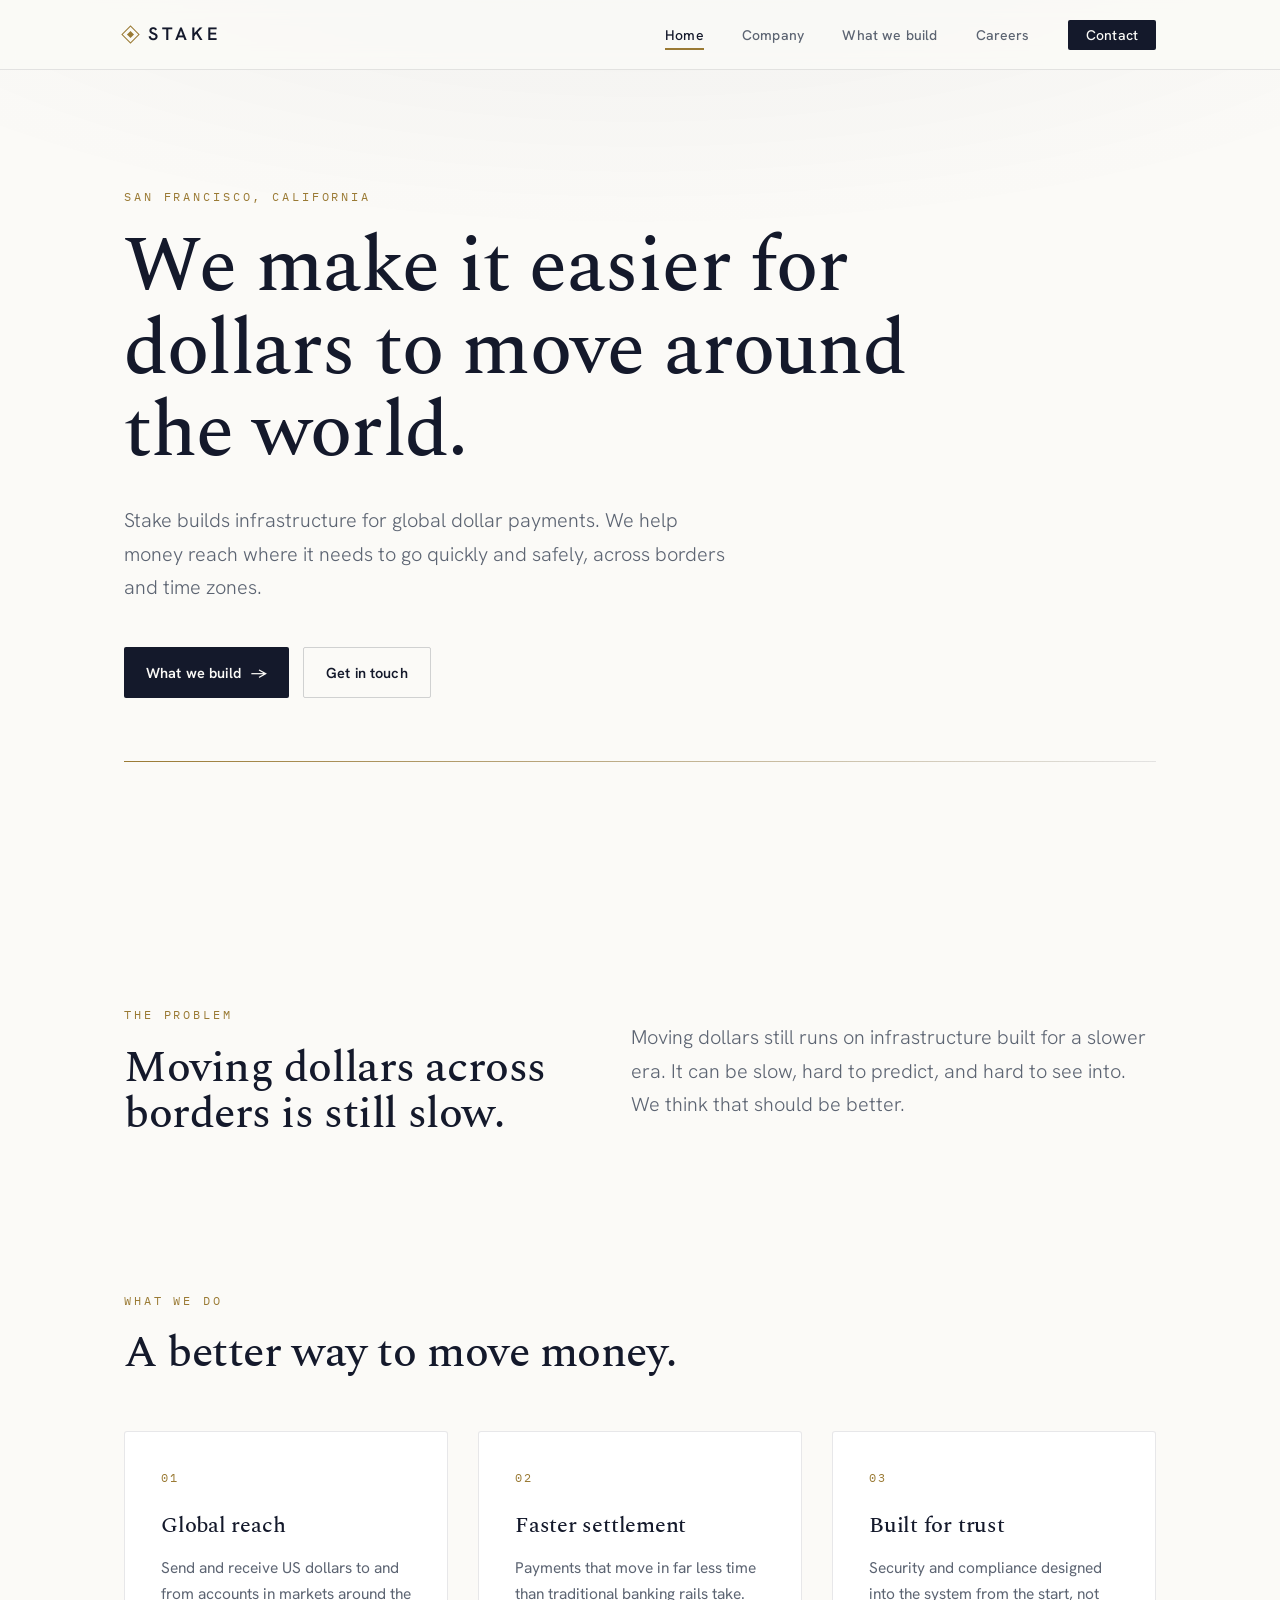
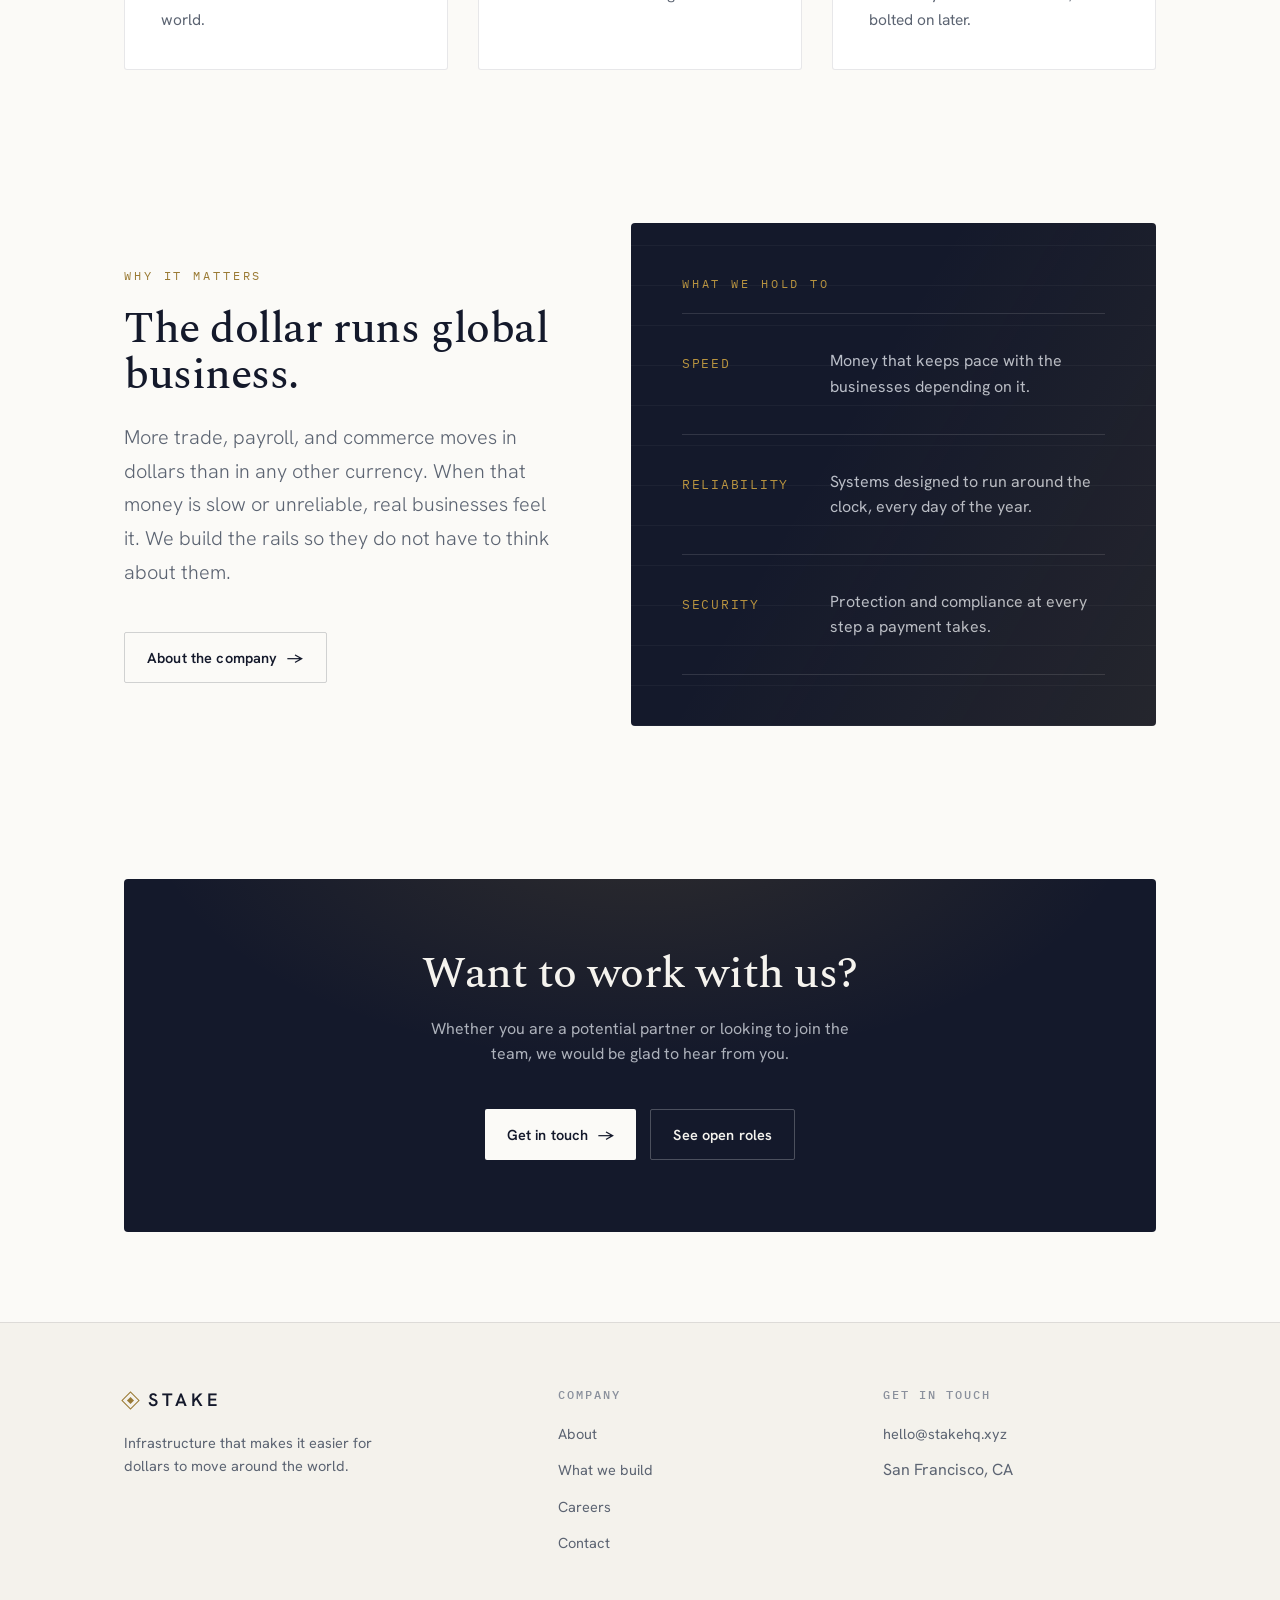
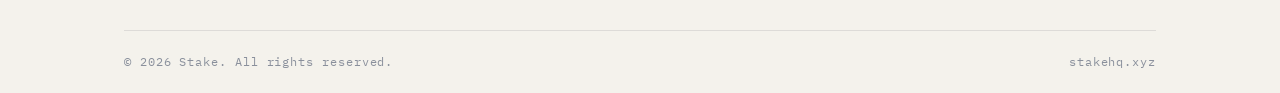
==== commit 7e6a5df2: "Rewrite site copy: concrete positioning, remove filler and em dashes - Anchor messaging on making it" ====
--- a/index.html
+++ b/index.html
@@ -3,11 +3,11 @@
 <head>
 <meta charset="UTF-8" />
 <meta name="viewport" content="width=device-width, initial-scale=1.0" />
-<title>Stake — Infrastructure for financial markets</title>
-<meta name="description" content="Stake builds infrastructure for financial markets — engineered for reliability, security, and scale." />
+<title>Stake | Moving dollars around the world</title>
+<meta name="description" content="Stake builds infrastructure that makes it easier for US dollars to move around the world." />
 <link rel="canonical" href="https://stakehq.xyz/" />
-<meta property="og:title" content="Stake — Infrastructure for financial markets" />
-<meta property="og:description" content="A focused team building the systems behind the next generation of markets." />
+<meta property="og:title" content="Stake" />
+<meta property="og:description" content="We make it easier for US dollars to move around the world." />
 <meta property="og:type" content="website" />
 <meta property="og:url" content="https://stakehq.xyz/" />
 <link rel="preconnect" href="https://fonts.googleapis.com" />
@@ -26,7 +26,7 @@
       <ul class="nav-links" id="nav-links">
         <li><a href="index.html" aria-current="page">Home</a></li>
         <li><a href="about.html">Company</a></li>
-        <li><a href="approach.html">Approach</a></li>
+        <li><a href="approach.html">What we build</a></li>
         <li><a href="careers.html">Careers</a></li>
         <li><a class="nav-cta" href="contact.html">Contact</a></li>
       </ul>
@@ -36,87 +36,81 @@
   <main>
     <!-- Hero -->
     <section class="wrap hero">
-      <p class="eyebrow fade d1">Est. 2026 · San Francisco</p>
-      <h1 class="display fade d2">We build infrastructure<br />for financial markets.</h1>
-      <p class="lede fade d3">A focused team working on the systems behind the next generation of markets — engineered for reliability, precision, and trust at scale.</p>
+      <p class="eyebrow fade d1">San Francisco, California</p>
+      <h1 class="display fade d2">We make it easier for<br />dollars to move around<br />the world.</h1>
+      <p class="lede fade d3">Stake builds infrastructure for global dollar payments. We help money reach where it needs to go quickly and safely, across borders and time zones.</p>
       <div class="hero-actions fade d4">
-        <a class="btn btn-primary" href="approach.html">Our approach <span class="arrow" aria-hidden="true">→</span></a>
+        <a class="btn btn-primary" href="approach.html">What we build <span class="arrow" aria-hidden="true">→</span></a>
         <a class="btn btn-ghost" href="contact.html">Get in touch</a>
       </div>
       <div class="hairline" aria-hidden="true"></div>
     </section>
 
-    <!-- Principles -->
+    <!-- The problem -->
     <section class="wrap section-tight">
+      <div class="split">
+        <div class="reveal">
+          <p class="eyebrow">The problem</p>
+          <h2 class="display">Moving dollars across borders is still slow.</h2>
+        </div>
+        <div class="reveal">
+          <p class="lede" style="max-width:58ch">Moving dollars still runs on infrastructure built for a slower era. It can be slow, hard to predict, and hard to see into. We think that should be better.</p>
+        </div>
+      </div>
+    </section>
+
+    <!-- How we help -->
+    <section class="wrap section">
       <div class="section-head reveal">
-        <p class="eyebrow">What we stand for</p>
-        <h2 class="display">Serious infrastructure demands a serious discipline.</h2>
+        <p class="eyebrow">What we do</p>
+        <h2 class="display">A better way to move money.</h2>
       </div>
       <div class="grid grid-3">
         <div class="card reveal">
           <p class="idx">01</p>
-          <h3>Reliability first</h3>
-          <p>Markets do not wait. We design for correctness and continuity under load, with resilience treated as a requirement rather than a feature.</p>
+          <h3>Global reach</h3>
+          <p>Send and receive US dollars to and from accounts in markets around the world.</p>
         </div>
         <div class="card reveal">
           <p class="idx">02</p>
-          <h3>Security by design</h3>
-          <p>Every layer is built to protect what moves through it. Defense in depth, least privilege, and rigorous review are the defaults, not the exceptions.</p>
+          <h3>Faster settlement</h3>
+          <p>Payments that move in far less time than traditional banking rails take.</p>
         </div>
         <div class="card reveal">
           <p class="idx">03</p>
-          <h3>Built to scale</h3>
-          <p>Systems that hold their shape as volume grows. We favor architectures that stay simple, observable, and predictable as they expand.</p>
+          <h3>Built for trust</h3>
+          <p>Security and compliance designed into the system from the start, not bolted on later.</p>
         </div>
       </div>
     </section>
 
-    <!-- Split feature -->
-    <section class="wrap section">
+    <!-- Why it matters -->
+    <section class="wrap section-tight">
       <div class="split">
         <div class="reveal">
-          <p class="eyebrow">The work</p>
-          <h2 class="display">Quiet systems that carry real weight.</h2>
-          <p class="lede" style="margin-top:22px">We operate where precision matters most — the layer beneath the interface, where a fraction of a second and a single decimal are the difference between trust and failure.</p>
+          <p class="eyebrow">Why it matters</p>
+          <h2 class="display">The dollar runs global business.</h2>
+          <p class="lede" style="margin-top:22px">More trade, payroll, and commerce moves in dollars than in any other currency. When that money is slow or unreliable, real businesses feel it. We build the rails so they do not have to think about them.</p>
           <div class="hero-actions">
             <a class="btn btn-ghost" href="about.html">About the company <span class="arrow" aria-hidden="true">→</span></a>
           </div>
         </div>
         <div class="panel reveal">
-          <p class="eyebrow">Operating principles</p>
+          <p class="eyebrow">What we hold to</p>
           <div class="rows" style="border-top:1px solid rgba(255,255,255,0.12)">
             <div class="row" style="border-color:rgba(255,255,255,0.12)">
-              <div class="k" style="color:var(--brass-bright)">Rigor</div>
-              <div class="v"><p style="color:rgba(232,236,243,0.78)">We measure twice. Assumptions are tested, invariants are enforced, and edge cases are treated as the main case.</p></div>
+              <div class="k" style="color:var(--brass-bright)">Speed</div>
+              <div class="v"><p style="color:rgba(232,236,243,0.78)">Money that keeps pace with the businesses depending on it.</p></div>
             </div>
             <div class="row" style="border-color:rgba(255,255,255,0.12)">
-              <div class="k" style="color:var(--brass-bright)">Restraint</div>
-              <div class="v"><p style="color:rgba(232,236,243,0.78)">The best infrastructure is the kind you never have to think about. We ship less, but we ship it right.</p></div>
+              <div class="k" style="color:var(--brass-bright)">Reliability</div>
+              <div class="v"><p style="color:rgba(232,236,243,0.78)">Systems designed to run around the clock, every day of the year.</p></div>
             </div>
             <div class="row" style="border-color:rgba(255,255,255,0.12)">
-              <div class="k" style="color:var(--brass-bright)">Trust</div>
-              <div class="v"><p style="color:rgba(232,236,243,0.78)">Reputation compounds. Every decision is made as if the whole relationship depends on it — because it does.</p></div>
+              <div class="k" style="color:var(--brass-bright)">Security</div>
+              <div class="v"><p style="color:rgba(232,236,243,0.78)">Protection and compliance at every step a payment takes.</p></div>
             </div>
           </div>
-        </div>
-      </div>
-    </section>
-
-    <!-- Stats -->
-    <section class="wrap section-tight">
-      <hr class="divider" style="margin-bottom:clamp(40px,6vh,64px)" />
-      <div class="stat-row">
-        <div class="stat reveal">
-          <div class="num">24 / 7</div>
-          <p class="cap">Designed to run continuously, without a maintenance window in sight.</p>
-        </div>
-        <div class="stat reveal">
-          <div class="num">Zero</div>
-          <p class="cap">Tolerance for silent failure. Every event is accounted for and observable.</p>
-        </div>
-        <div class="stat reveal">
-          <div class="num">First</div>
-          <p class="cap">Principles over trends. We build from fundamentals that outlast the cycle.</p>
         </div>
       </div>
     </section>
@@ -124,8 +118,8 @@
     <!-- CTA -->
     <section class="wrap section">
       <div class="cta-band reveal">
-        <h2 class="display">Building something that shares our standards?</h2>
-        <p>We keep a small circle of partners, collaborators, and future teammates. If our approach resonates, we would like to hear from you.</p>
+        <h2 class="display">Want to work with us?</h2>
+        <p>Whether you are a potential partner or looking to join the team, we would be glad to hear from you.</p>
         <div class="hero-actions">
           <a class="btn btn-primary" href="contact.html" style="background:var(--paper);color:var(--ink)">Get in touch <span class="arrow" aria-hidden="true">→</span></a>
           <a class="btn btn-ghost" href="careers.html">See open roles</a>
@@ -139,13 +133,13 @@
       <div class="footer-top">
         <div>
           <a class="brand" href="index.html"><span class="mark" aria-hidden="true"></span>Stake</a>
-          <p class="footer-blurb">Infrastructure for financial markets. Built with rigor, restraint, and a long view.</p>
+          <p class="footer-blurb">Infrastructure that makes it easier for dollars to move around the world.</p>
         </div>
         <div class="footer-col">
           <h4>Company</h4>
           <ul>
             <li><a href="about.html">About</a></li>
-            <li><a href="approach.html">Approach</a></li>
+            <li><a href="approach.html">What we build</a></li>
             <li><a href="careers.html">Careers</a></li>
             <li><a href="contact.html">Contact</a></li>
           </ul>
--- a/styles.css
+++ b/styles.css
@@ -1,5 +1,5 @@
 /* ============================================================
-   Stake — shared stylesheet
+   Stake shared stylesheet
    Light, institutional identity for stakehq.xyz
    ============================================================ */
 
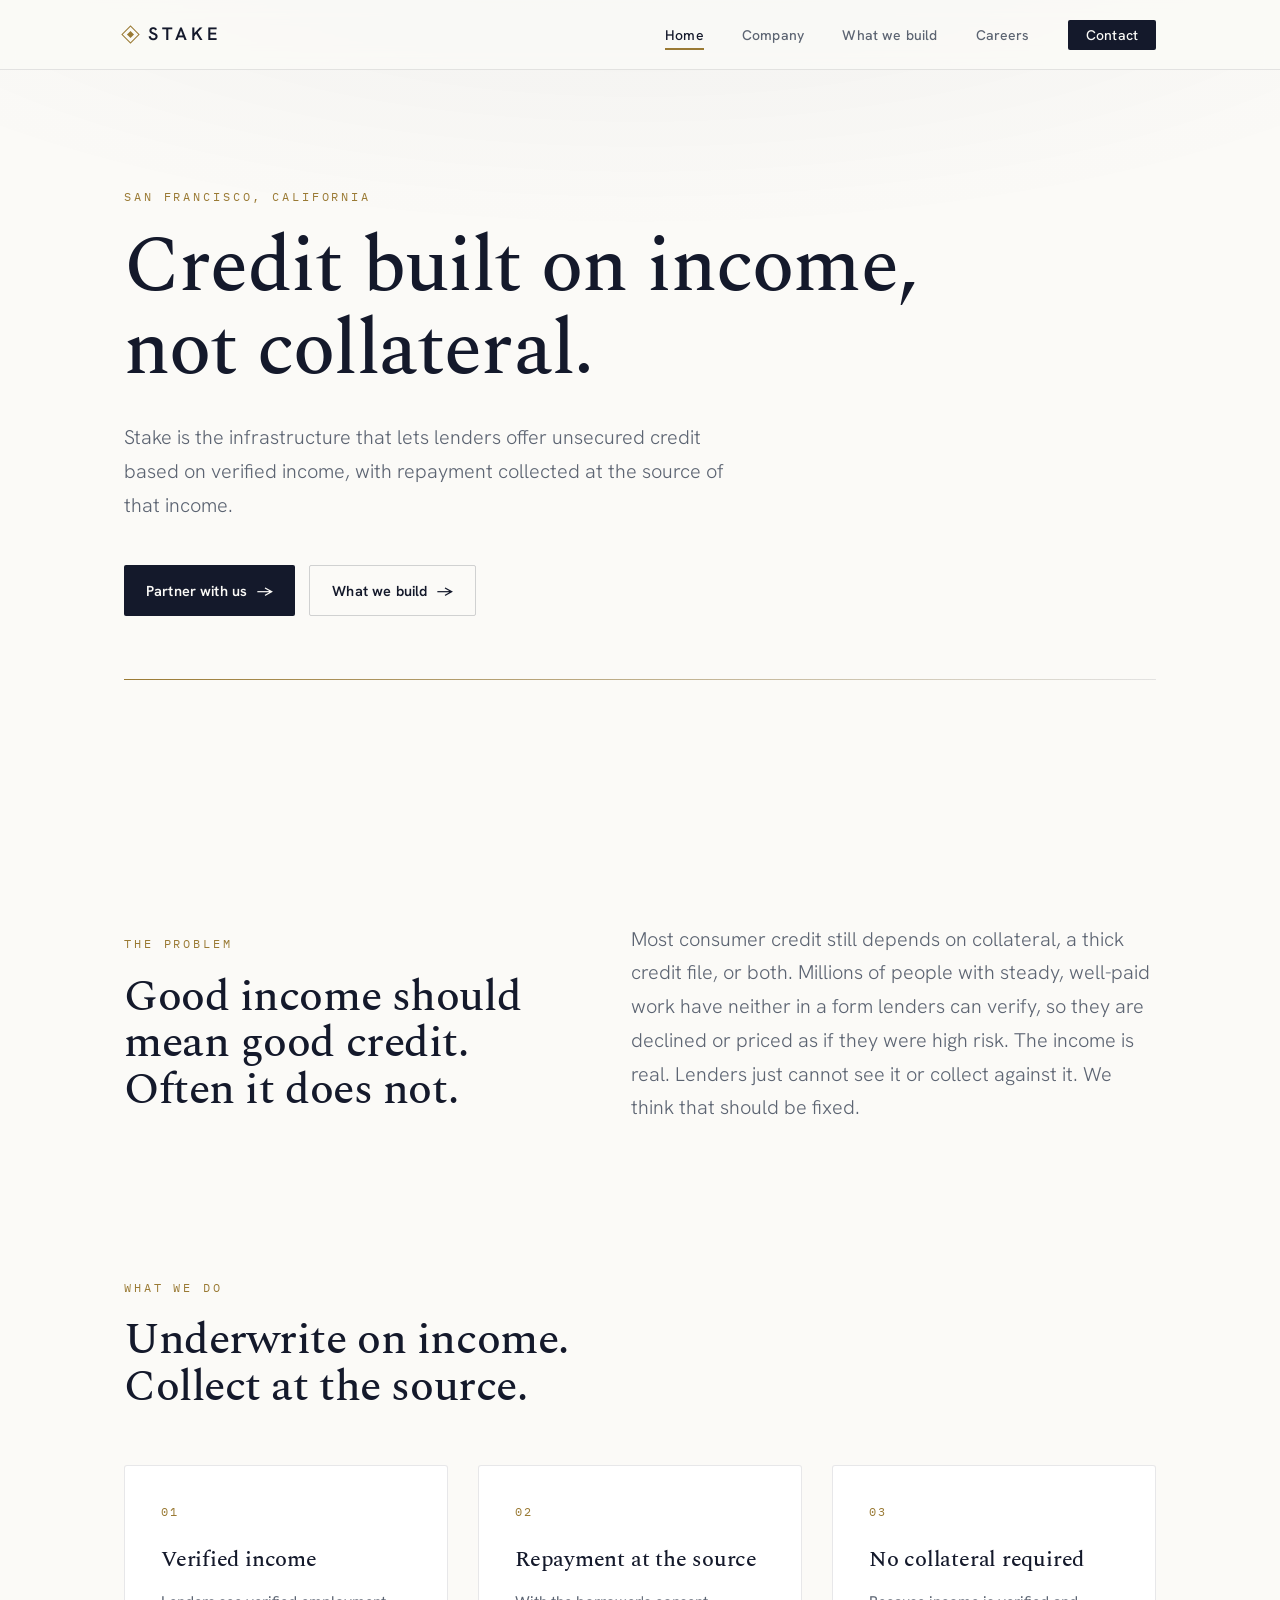
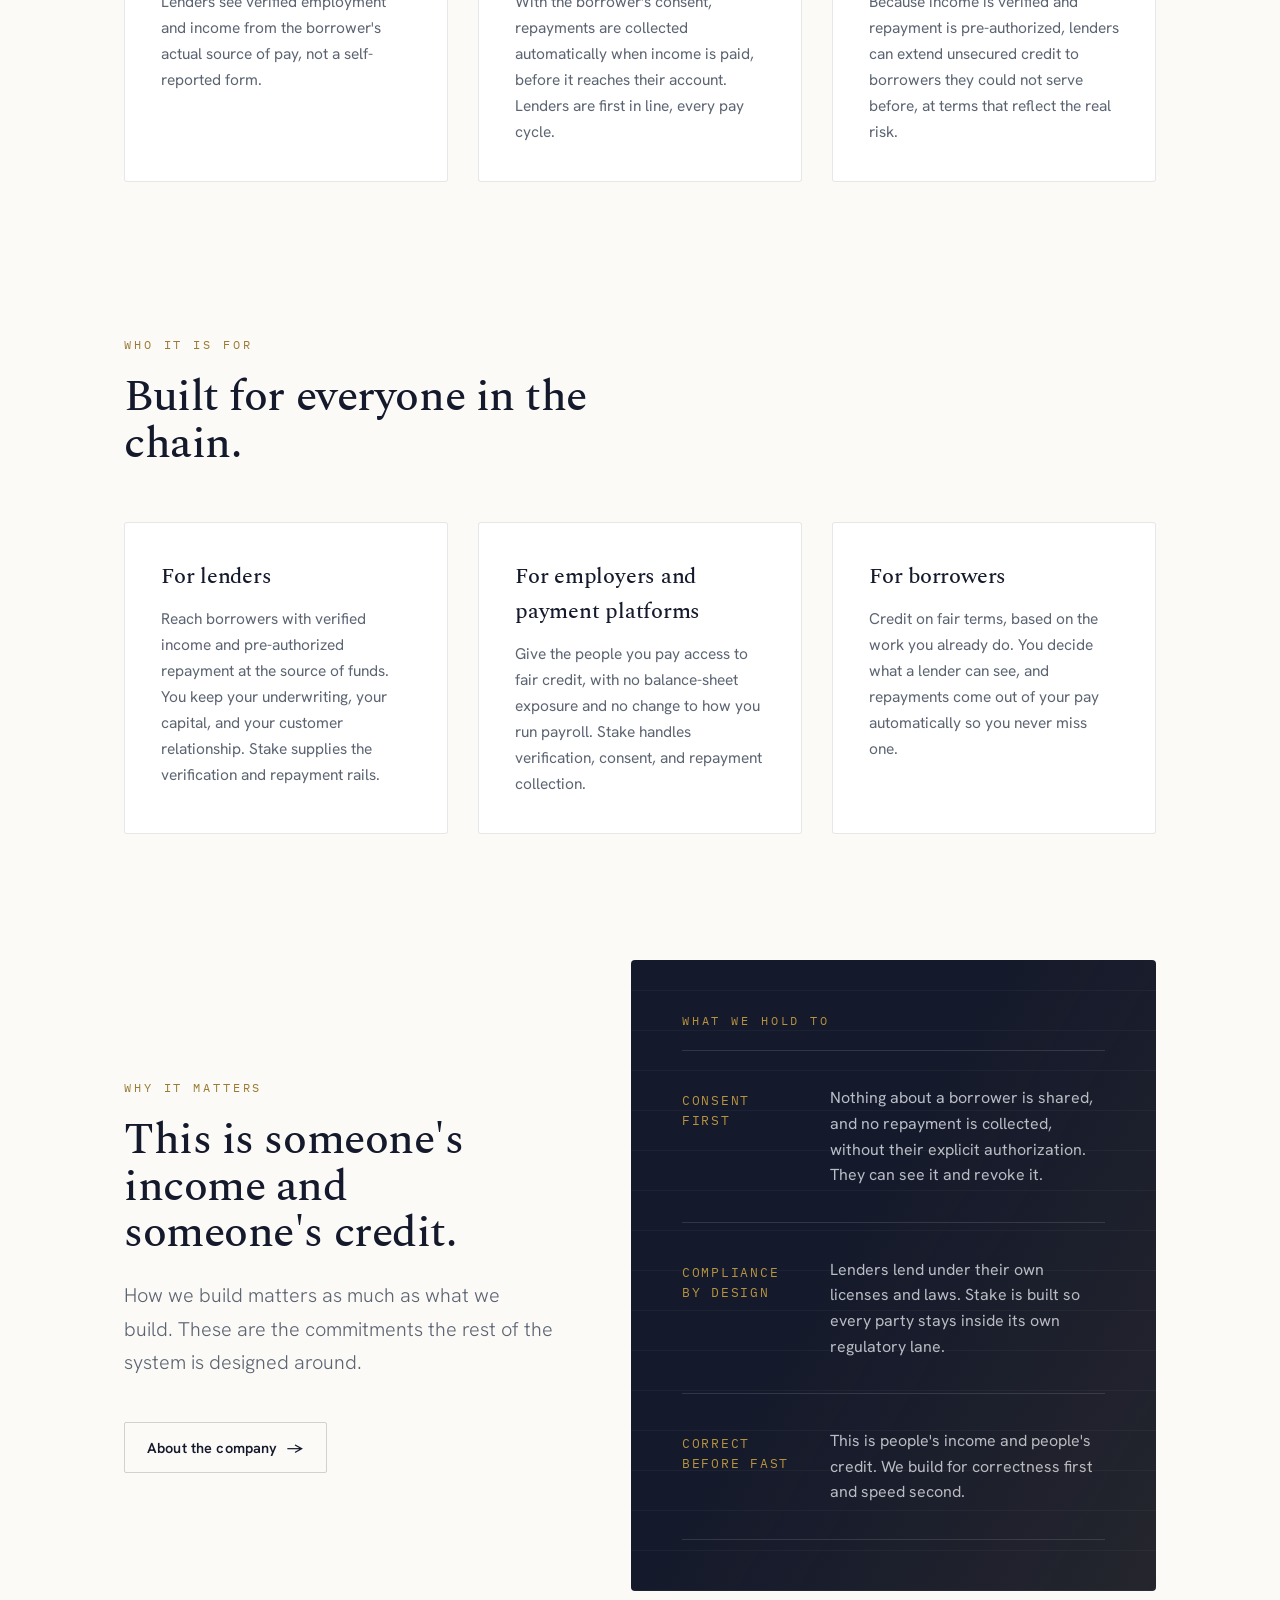
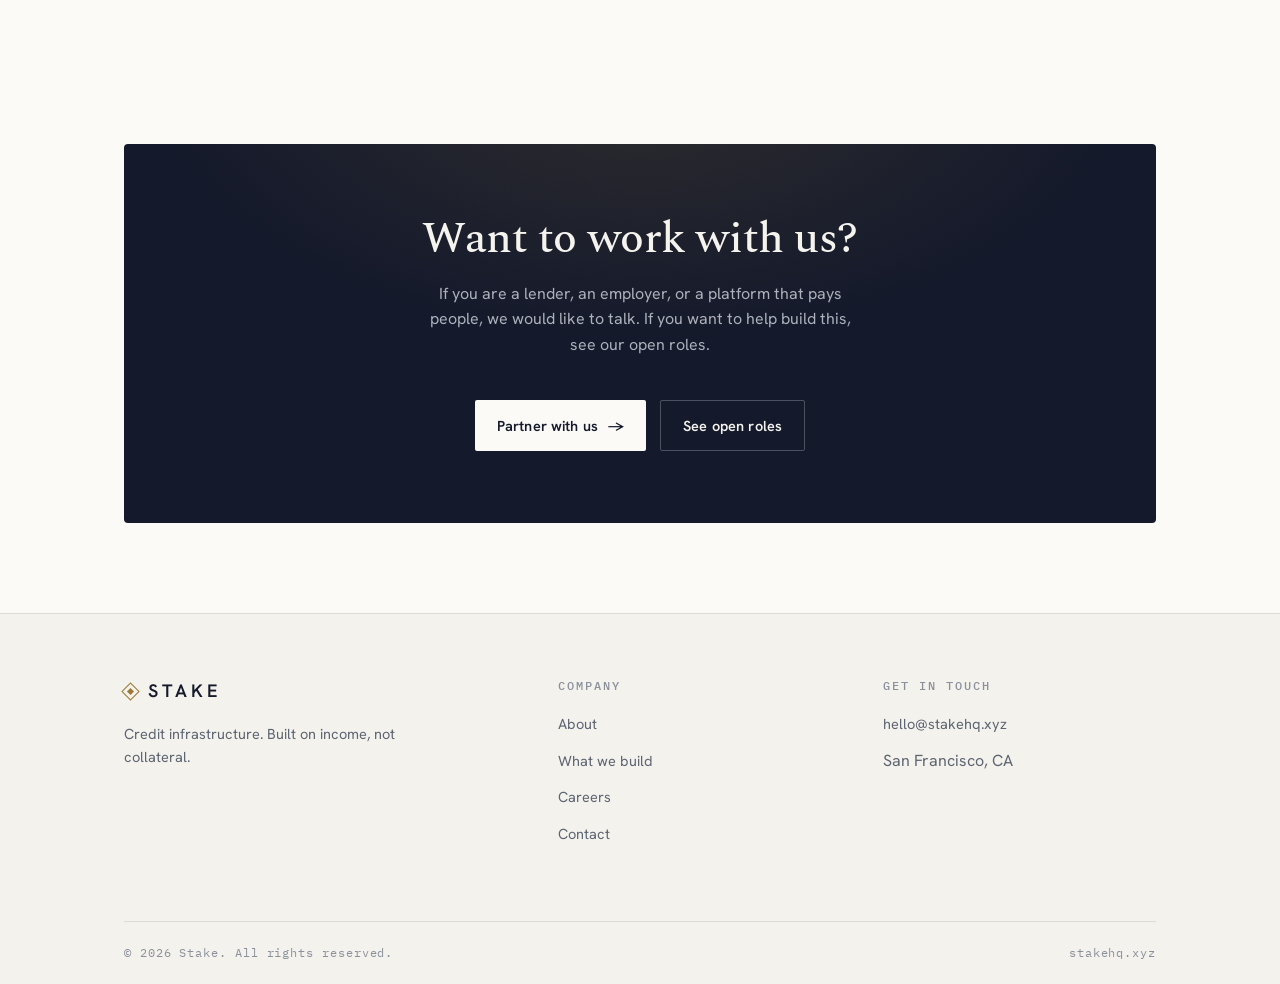
==== commit 77db2b61: "Reposition site from dollar payments to credit infrastructure Rewrites the marketing copy across all" ====
--- a/index.html
+++ b/index.html
@@ -3,11 +3,11 @@
 <head>
 <meta charset="UTF-8" />
 <meta name="viewport" content="width=device-width, initial-scale=1.0" />
-<title>Stake | Moving dollars around the world</title>
-<meta name="description" content="Stake builds infrastructure that makes it easier for US dollars to move around the world." />
+<title>Stake | Credit built on income, not collateral</title>
+<meta name="description" content="Stake builds credit infrastructure that lets lenders offer unsecured credit based on verified income, with repayment collected at the source of that income." />
 <link rel="canonical" href="https://stakehq.xyz/" />
 <meta property="og:title" content="Stake" />
-<meta property="og:description" content="We make it easier for US dollars to move around the world." />
+<meta property="og:description" content="Credit infrastructure. Built on income, not collateral." />
 <meta property="og:type" content="website" />
 <meta property="og:url" content="https://stakehq.xyz/" />
 <link rel="preconnect" href="https://fonts.googleapis.com" />
@@ -37,11 +37,11 @@
     <!-- Hero -->
     <section class="wrap hero">
       <p class="eyebrow fade d1">San Francisco, California</p>
-      <h1 class="display fade d2">We make it easier for<br />dollars to move around<br />the world.</h1>
-      <p class="lede fade d3">Stake builds infrastructure for global dollar payments. We help money reach where it needs to go quickly and safely, across borders and time zones.</p>
+      <h1 class="display fade d2">Credit built on income,<br />not collateral.</h1>
+      <p class="lede fade d3">Stake is the infrastructure that lets lenders offer unsecured credit based on verified income, with repayment collected at the source of that income.</p>
       <div class="hero-actions fade d4">
-        <a class="btn btn-primary" href="approach.html">What we build <span class="arrow" aria-hidden="true">→</span></a>
-        <a class="btn btn-ghost" href="contact.html">Get in touch</a>
+        <a class="btn btn-primary" href="contact.html">Partner with us <span class="arrow" aria-hidden="true">→</span></a>
+        <a class="btn btn-ghost" href="approach.html">What we build <span class="arrow" aria-hidden="true">→</span></a>
       </div>
       <div class="hairline" aria-hidden="true"></div>
     </section>
@@ -51,46 +51,68 @@
       <div class="split">
         <div class="reveal">
           <p class="eyebrow">The problem</p>
-          <h2 class="display">Moving dollars across borders is still slow.</h2>
+          <h2 class="display">Good income should mean good credit. Often it does not.</h2>
         </div>
         <div class="reveal">
-          <p class="lede" style="max-width:58ch">Moving dollars still runs on infrastructure built for a slower era. It can be slow, hard to predict, and hard to see into. We think that should be better.</p>
+          <p class="lede" style="max-width:58ch">Most consumer credit still depends on collateral, a thick credit file, or both. Millions of people with steady, well-paid work have neither in a form lenders can verify, so they are declined or priced as if they were high risk. The income is real. Lenders just cannot see it or collect against it. We think that should be fixed.</p>
         </div>
       </div>
     </section>
 
-    <!-- How we help -->
+    <!-- What we do -->
     <section class="wrap section">
       <div class="section-head reveal">
         <p class="eyebrow">What we do</p>
-        <h2 class="display">A better way to move money.</h2>
+        <h2 class="display">Underwrite on income. Collect at the source.</h2>
       </div>
       <div class="grid grid-3">
         <div class="card reveal">
           <p class="idx">01</p>
-          <h3>Global reach</h3>
-          <p>Send and receive US dollars to and from accounts in markets around the world.</p>
+          <h3>Verified income</h3>
+          <p>Lenders see verified employment and income from the borrower's actual source of pay, not a self-reported form.</p>
         </div>
         <div class="card reveal">
           <p class="idx">02</p>
-          <h3>Faster settlement</h3>
-          <p>Payments that move in far less time than traditional banking rails take.</p>
+          <h3>Repayment at the source</h3>
+          <p>With the borrower's consent, repayments are collected automatically when income is paid, before it reaches their account. Lenders are first in line, every pay cycle.</p>
         </div>
         <div class="card reveal">
           <p class="idx">03</p>
-          <h3>Built for trust</h3>
-          <p>Security and compliance designed into the system from the start, not bolted on later.</p>
+          <h3>No collateral required</h3>
+          <p>Because income is verified and repayment is pre-authorized, lenders can extend unsecured credit to borrowers they could not serve before, at terms that reflect the real risk.</p>
         </div>
       </div>
     </section>
 
-    <!-- Why it matters -->
+    <!-- Who it's for -->
+    <section class="wrap section-tight">
+      <div class="section-head reveal">
+        <p class="eyebrow">Who it is for</p>
+        <h2 class="display">Built for everyone in the chain.</h2>
+      </div>
+      <div class="grid grid-3">
+        <div class="card reveal">
+          <h3>For lenders</h3>
+          <p>Reach borrowers with verified income and pre-authorized repayment at the source of funds. You keep your underwriting, your capital, and your customer relationship. Stake supplies the verification and repayment rails.</p>
+        </div>
+        <div class="card reveal">
+          <h3>For employers and payment platforms</h3>
+          <p>Give the people you pay access to fair credit, with no balance-sheet exposure and no change to how you run payroll. Stake handles verification, consent, and repayment collection.</p>
+        </div>
+        <div class="card reveal">
+          <h3>For borrowers</h3>
+          <p>Credit on fair terms, based on the work you already do. You decide what a lender can see, and repayments come out of your pay automatically so you never miss one.</p>
+        </div>
+      </div>
+    </section>
+
+    <!-- What we hold to -->
     <section class="wrap section-tight">
       <div class="split">
         <div class="reveal">
           <p class="eyebrow">Why it matters</p>
-          <h2 class="display">The dollar runs global business.</h2>
-          <p class="lede" style="margin-top:22px">More trade, payroll, and commerce moves in dollars than in any other currency. When that money is slow or unreliable, real businesses feel it. We build the rails so they do not have to think about them.</p>
+          <h2 class="display">This is someone's income and someone's credit.</h2>
+          <p class="lede" style="margin-top:22px">How we build matters as much as what we build. These are the commitments the rest of the system is designed around.</p>
           <div class="hero-actions">
             <a class="btn btn-ghost" href="about.html">About the company <span class="arrow" aria-hidden="true">→</span></a>
           </div>
@@ -99,16 +121,16 @@
           <p class="eyebrow">What we hold to</p>
           <div class="rows" style="border-top:1px solid rgba(255,255,255,0.12)">
             <div class="row" style="border-color:rgba(255,255,255,0.12)">
-              <div class="k" style="color:var(--brass-bright)">Speed</div>
-              <div class="v"><p style="color:rgba(232,236,243,0.78)">Money that keeps pace with the businesses depending on it.</p></div>
+              <div class="k" style="color:var(--brass-bright)">Consent first</div>
+              <div class="v"><p style="color:rgba(232,236,243,0.78)">Nothing about a borrower is shared, and no repayment is collected, without their explicit authorization. They can see it and revoke it.</p></div>
             </div>
             <div class="row" style="border-color:rgba(255,255,255,0.12)">
-              <div class="k" style="color:var(--brass-bright)">Reliability</div>
-              <div class="v"><p style="color:rgba(232,236,243,0.78)">Systems designed to run around the clock, every day of the year.</p></div>
+              <div class="k" style="color:var(--brass-bright)">Compliance by design</div>
+              <div class="v"><p style="color:rgba(232,236,243,0.78)">Lenders lend under their own licenses and laws. Stake is built so every party stays inside its own regulatory lane.</p></div>
             </div>
             <div class="row" style="border-color:rgba(255,255,255,0.12)">
-              <div class="k" style="color:var(--brass-bright)">Security</div>
-              <div class="v"><p style="color:rgba(232,236,243,0.78)">Protection and compliance at every step a payment takes.</p></div>
+              <div class="k" style="color:var(--brass-bright)">Correct before fast</div>
+              <div class="v"><p style="color:rgba(232,236,243,0.78)">This is people's income and people's credit. We build for correctness first and speed second.</p></div>
             </div>
           </div>
         </div>
@@ -119,9 +141,9 @@
     <section class="wrap section">
       <div class="cta-band reveal">
         <h2 class="display">Want to work with us?</h2>
-        <p>Whether you are a potential partner or looking to join the team, we would be glad to hear from you.</p>
+        <p>If you are a lender, an employer, or a platform that pays people, we would like to talk. If you want to help build this, see our open roles.</p>
         <div class="hero-actions">
-          <a class="btn btn-primary" href="contact.html" style="background:var(--paper);color:var(--ink)">Get in touch <span class="arrow" aria-hidden="true">→</span></a>
+          <a class="btn btn-primary" href="contact.html" style="background:var(--paper);color:var(--ink)">Partner with us <span class="arrow" aria-hidden="true">→</span></a>
           <a class="btn btn-ghost" href="careers.html">See open roles</a>
         </div>
       </div>
@@ -133,7 +155,7 @@
       <div class="footer-top">
         <div>
           <a class="brand" href="index.html"><span class="mark" aria-hidden="true"></span>Stake</a>
-          <p class="footer-blurb">Infrastructure that makes it easier for dollars to move around the world.</p>
+          <p class="footer-blurb">Credit infrastructure. Built on income, not collateral.</p>
         </div>
         <div class="footer-col">
           <h4>Company</h4>
--- a/styles.css
+++ b/styles.css
@@ -402,7 +402,7 @@
 .panel h2, .panel h3 { color: #F5F3EE; }
 .panel p { color: rgba(232, 236, 243, 0.72); }
 
-/* Definition list rows */
+/* Key-value rows */
 .rows { border-top: 1px solid var(--line); }
 .row {
   display: grid;
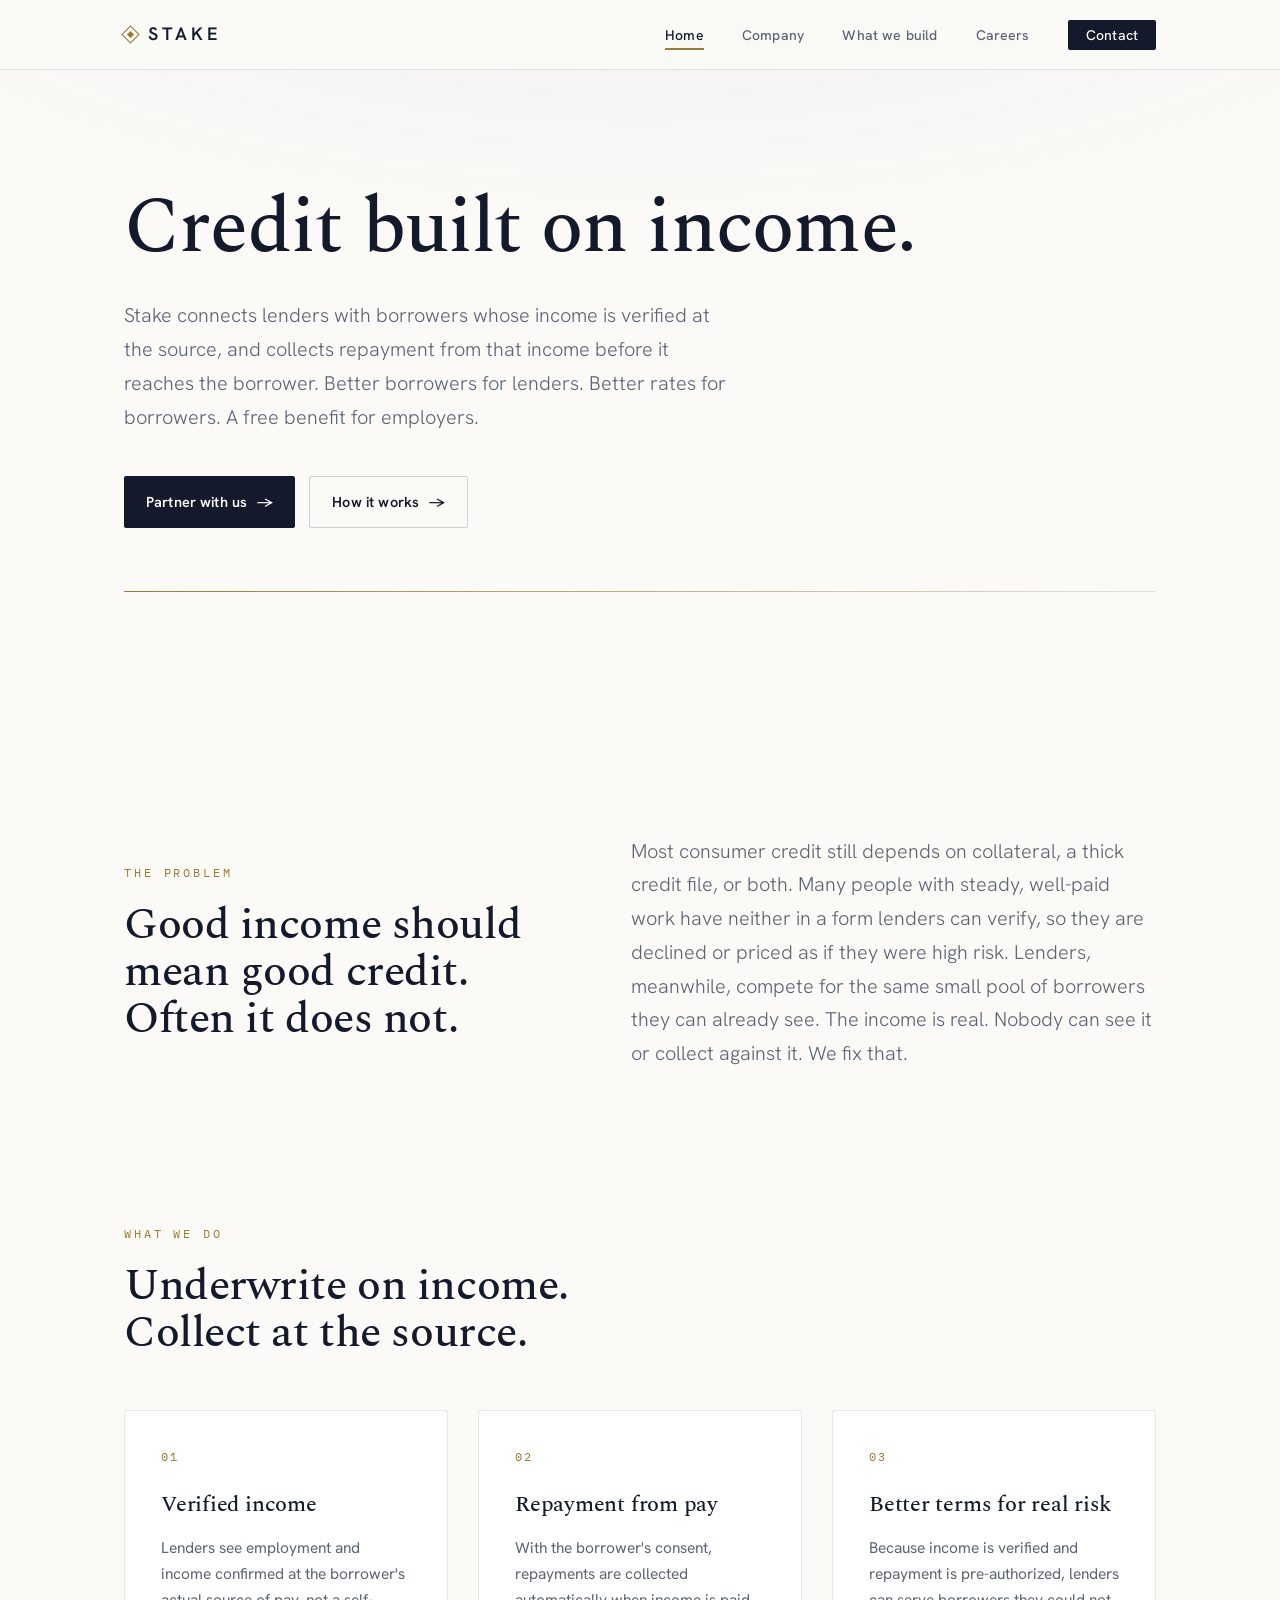
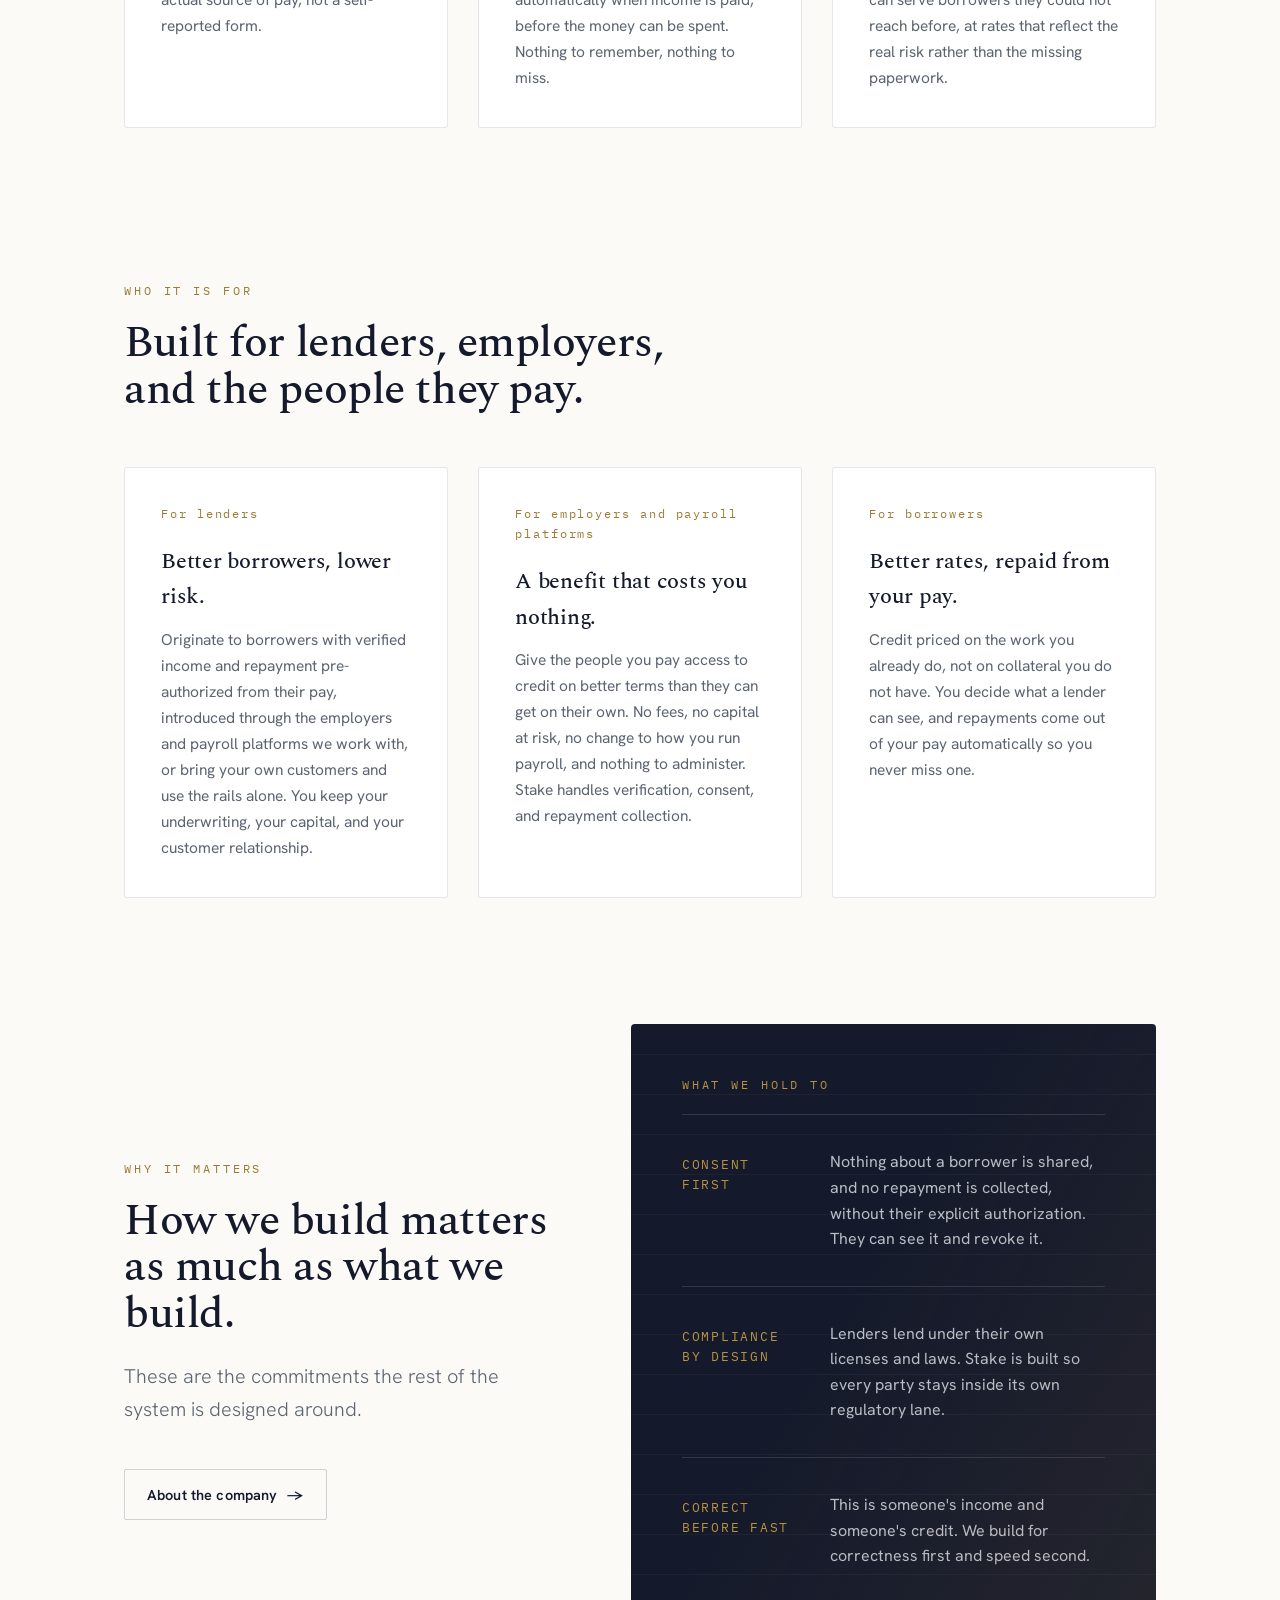
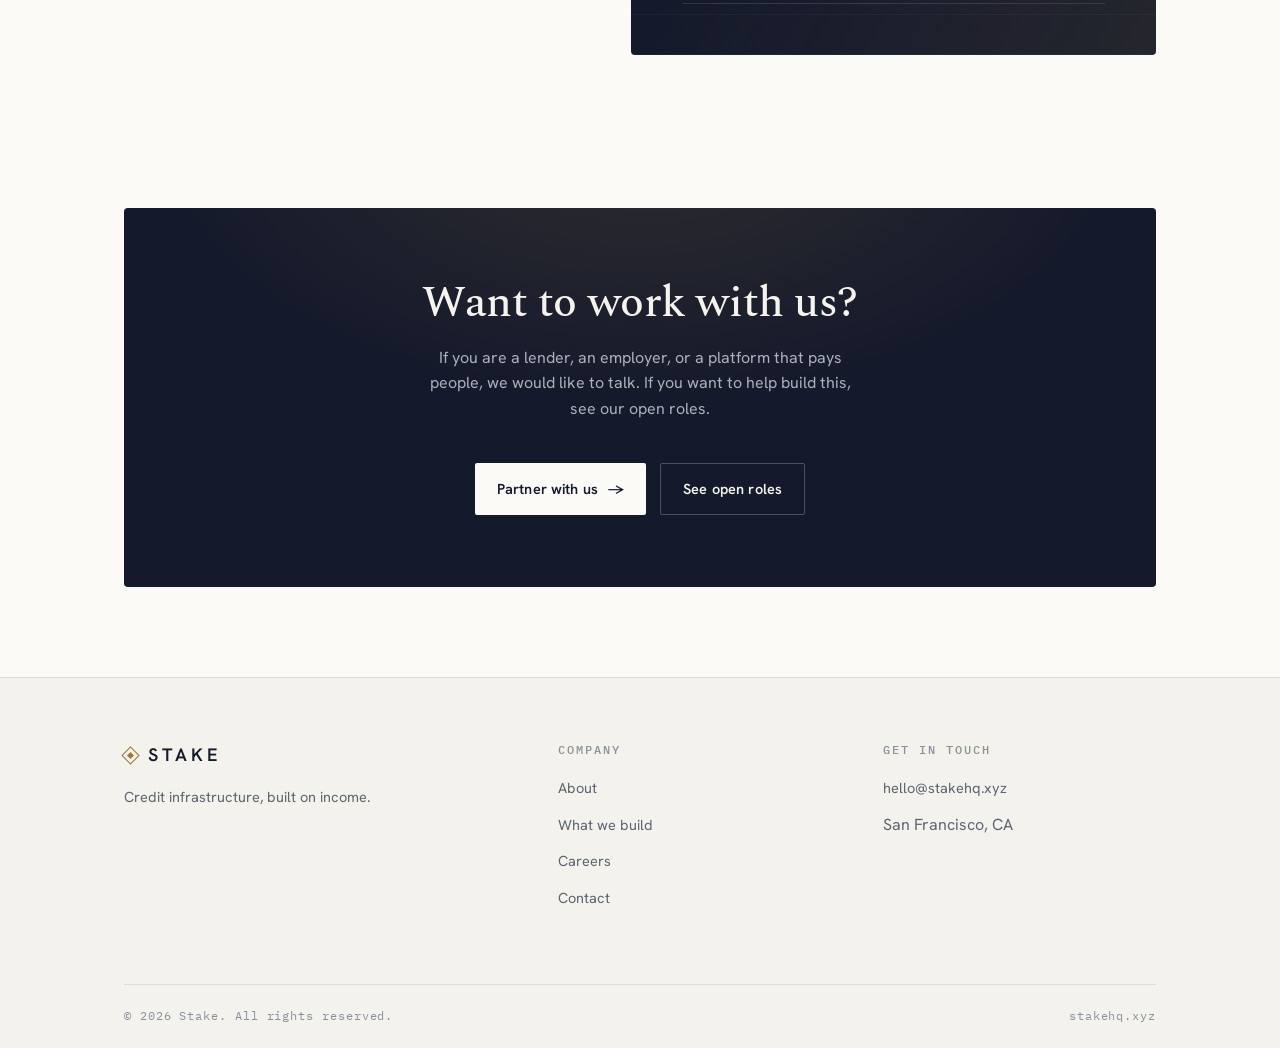
==== commit 9fd855e2: "Copy round 2: lead with income, name the two-sided role Second copy pass on the marketing site. Copy" ====
--- a/index.html
+++ b/index.html
@@ -3,11 +3,11 @@
 <head>
 <meta charset="UTF-8" />
 <meta name="viewport" content="width=device-width, initial-scale=1.0" />
-<title>Stake | Credit built on income, not collateral</title>
-<meta name="description" content="Stake builds credit infrastructure that lets lenders offer unsecured credit based on verified income, with repayment collected at the source of that income." />
+<title>Stake | Credit built on income</title>
+<meta name="description" content="Stake connects lenders with borrowers who have verified income and collects repayment from that income. Better credit for borrowers, better borrowers for lenders, and a free benefit for employers." />
 <link rel="canonical" href="https://stakehq.xyz/" />
 <meta property="og:title" content="Stake" />
-<meta property="og:description" content="Credit infrastructure. Built on income, not collateral." />
+<meta property="og:description" content="Credit infrastructure, built on income." />
 <meta property="og:type" content="website" />
 <meta property="og:url" content="https://stakehq.xyz/" />
 <link rel="preconnect" href="https://fonts.googleapis.com" />
@@ -36,12 +36,11 @@
   <main>
     <!-- Hero -->
     <section class="wrap hero">
-      <p class="eyebrow fade d1">San Francisco, California</p>
-      <h1 class="display fade d2">Credit built on income,<br />not collateral.</h1>
-      <p class="lede fade d3">Stake is the infrastructure that lets lenders offer unsecured credit based on verified income, with repayment collected at the source of that income.</p>
+      <h1 class="display fade d2">Credit built on income.</h1>
+      <p class="lede fade d3">Stake connects lenders with borrowers whose income is verified at the source, and collects repayment from that income before it reaches the borrower. Better borrowers for lenders. Better rates for borrowers. A free benefit for employers.</p>
       <div class="hero-actions fade d4">
         <a class="btn btn-primary" href="contact.html">Partner with us <span class="arrow" aria-hidden="true">→</span></a>
-        <a class="btn btn-ghost" href="approach.html">What we build <span class="arrow" aria-hidden="true">→</span></a>
+        <a class="btn btn-ghost" href="approach.html">How it works <span class="arrow" aria-hidden="true">→</span></a>
       </div>
       <div class="hairline" aria-hidden="true"></div>
     </section>
@@ -54,7 +53,7 @@
           <h2 class="display">Good income should mean good credit. Often it does not.</h2>
         </div>
         <div class="reveal">
-          <p class="lede" style="max-width:58ch">Most consumer credit still depends on collateral, a thick credit file, or both. Millions of people with steady, well-paid work have neither in a form lenders can verify, so they are declined or priced as if they were high risk. The income is real. Lenders just cannot see it or collect against it. We think that should be fixed.</p>
+          <p class="lede" style="max-width:58ch">Most consumer credit still depends on collateral, a thick credit file, or both. Many people with steady, well-paid work have neither in a form lenders can verify, so they are declined or priced as if they were high risk. Lenders, meanwhile, compete for the same small pool of borrowers they can already see. The income is real. Nobody can see it or collect against it. We fix that.</p>
         </div>
       </div>
     </section>
@@ -69,17 +68,17 @@
         <div class="card reveal">
           <p class="idx">01</p>
           <h3>Verified income</h3>
-          <p>Lenders see verified employment and income from the borrower's actual source of pay, not a self-reported form.</p>
+          <p>Lenders see employment and income confirmed at the borrower's actual source of pay, not a self-reported form.</p>
         </div>
         <div class="card reveal">
           <p class="idx">02</p>
-          <h3>Repayment at the source</h3>
-          <p>With the borrower's consent, repayments are collected automatically when income is paid, before it reaches their account. Lenders are first in line, every pay cycle.</p>
+          <h3>Repayment from pay</h3>
+          <p>With the borrower's consent, repayments are collected automatically when income is paid, before the money can be spent. Nothing to remember, nothing to miss.</p>
         </div>
         <div class="card reveal">
           <p class="idx">03</p>
-          <h3>No collateral required</h3>
-          <p>Because income is verified and repayment is pre-authorized, lenders can extend unsecured credit to borrowers they could not serve before, at terms that reflect the real risk.</p>
+          <h3>Better terms for real risk</h3>
+          <p>Because income is verified and repayment is pre-authorized, lenders can serve borrowers they could not reach before, at rates that reflect the real risk rather than the missing paperwork.</p>
         </div>
       </div>
     </section>
@@ -88,20 +87,23 @@
     <section class="wrap section-tight">
       <div class="section-head reveal">
         <p class="eyebrow">Who it is for</p>
-        <h2 class="display">Built for everyone in the chain.</h2>
+        <h2 class="display">Built for lenders, employers, and the people they pay.</h2>
       </div>
       <div class="grid grid-3">
         <div class="card reveal">
-          <h3>For lenders</h3>
-          <p>Reach borrowers with verified income and pre-authorized repayment at the source of funds. You keep your underwriting, your capital, and your customer relationship. Stake supplies the verification and repayment rails.</p>
+          <p class="idx">For lenders</p>
+          <h3>Better borrowers, lower risk.</h3>
+          <p>Originate to borrowers with verified income and repayment pre-authorized from their pay, introduced through the employers and payroll platforms we work with, or bring your own customers and use the rails alone. You keep your underwriting, your capital, and your customer relationship.</p>
         </div>
         <div class="card reveal">
-          <h3>For employers and payment platforms</h3>
-          <p>Give the people you pay access to fair credit, with no balance-sheet exposure and no change to how you run payroll. Stake handles verification, consent, and repayment collection.</p>
+          <p class="idx">For employers and payroll platforms</p>
+          <h3>A benefit that costs you nothing.</h3>
+          <p>Give the people you pay access to credit on better terms than they can get on their own. No fees, no capital at risk, no change to how you run payroll, and nothing to administer. Stake handles verification, consent, and repayment collection.</p>
         </div>
         <div class="card reveal">
-          <h3>For borrowers</h3>
-          <p>Credit on fair terms, based on the work you already do. You decide what a lender can see, and repayments come out of your pay automatically so you never miss one.</p>
+          <p class="idx">For borrowers</p>
+          <h3>Better rates, repaid from your pay.</h3>
+          <p>Credit priced on the work you already do, not on collateral you do not have. You decide what a lender can see, and repayments come out of your pay automatically so you never miss one.</p>
         </div>
       </div>
     </section>
@@ -111,8 +113,8 @@
       <div class="split">
         <div class="reveal">
           <p class="eyebrow">Why it matters</p>
-          <h2 class="display">This is someone's income and someone's credit.</h2>
-          <p class="lede" style="margin-top:22px">How we build matters as much as what we build. These are the commitments the rest of the system is designed around.</p>
+          <h2 class="display">How we build matters as much as what we build.</h2>
+          <p class="lede" style="margin-top:22px">These are the commitments the rest of the system is designed around.</p>
           <div class="hero-actions">
             <a class="btn btn-ghost" href="about.html">About the company <span class="arrow" aria-hidden="true">→</span></a>
           </div>
@@ -130,7 +132,7 @@
             </div>
             <div class="row" style="border-color:rgba(255,255,255,0.12)">
               <div class="k" style="color:var(--brass-bright)">Correct before fast</div>
-              <div class="v"><p style="color:rgba(232,236,243,0.78)">This is people's income and people's credit. We build for correctness first and speed second.</p></div>
+              <div class="v"><p style="color:rgba(232,236,243,0.78)">This is someone's income and someone's credit. We build for correctness first and speed second.</p></div>
             </div>
           </div>
         </div>
@@ -155,7 +157,7 @@
       <div class="footer-top">
         <div>
           <a class="brand" href="index.html"><span class="mark" aria-hidden="true"></span>Stake</a>
-          <p class="footer-blurb">Credit infrastructure. Built on income, not collateral.</p>
+          <p class="footer-blurb">Credit infrastructure, built on income.</p>
         </div>
         <div class="footer-col">
           <h4>Company</h4>
